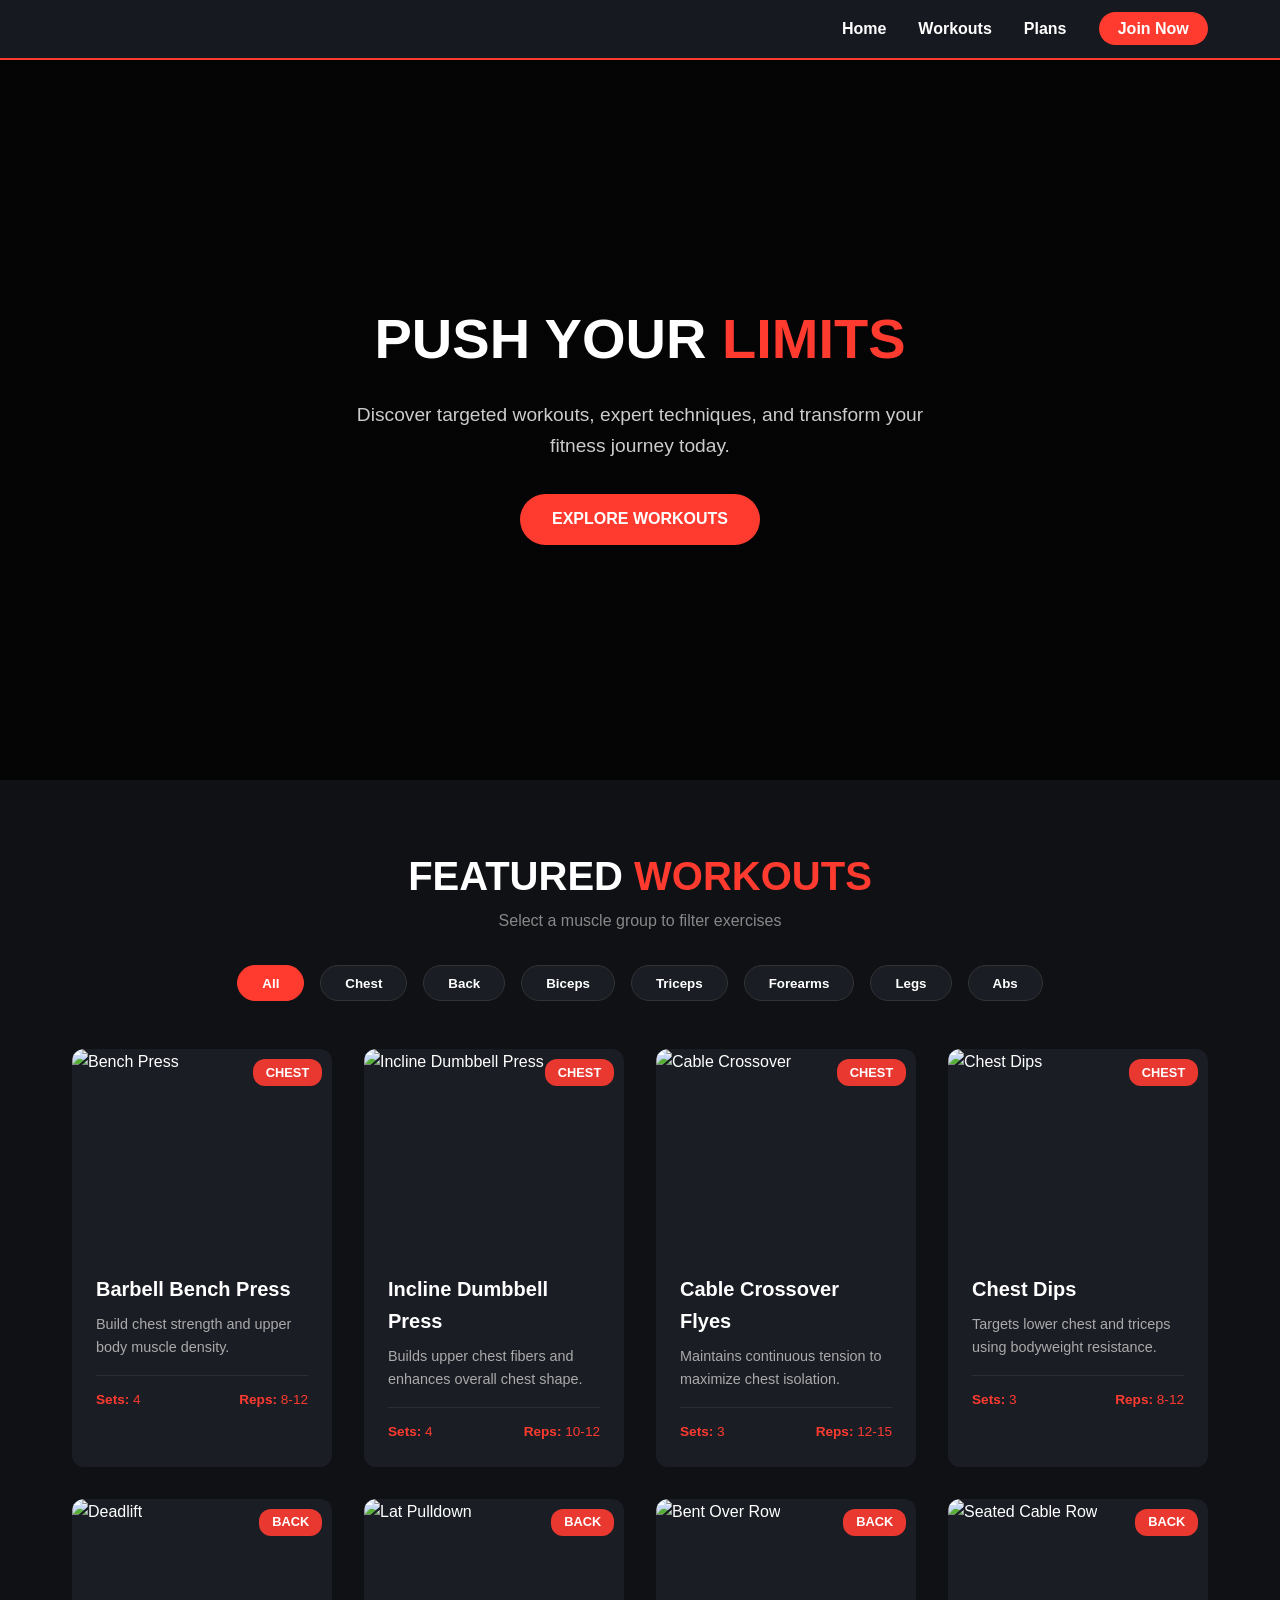
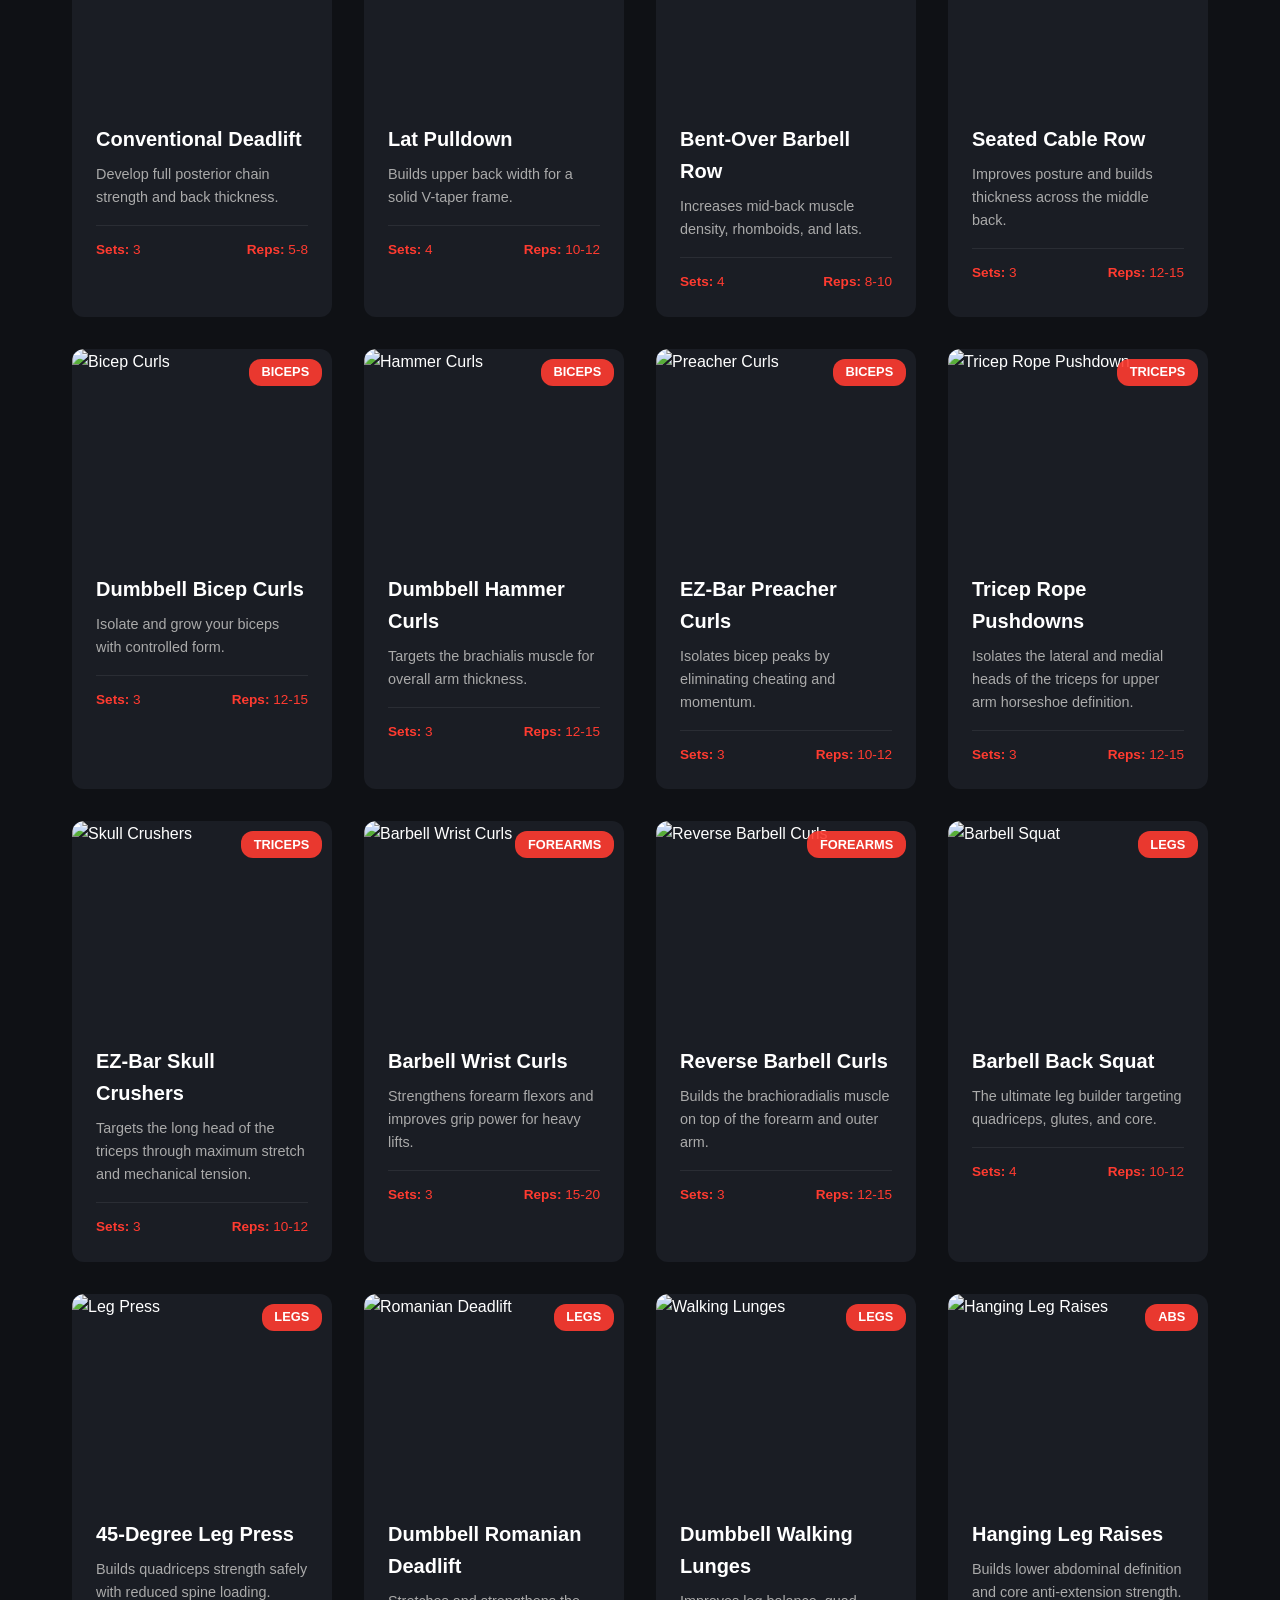
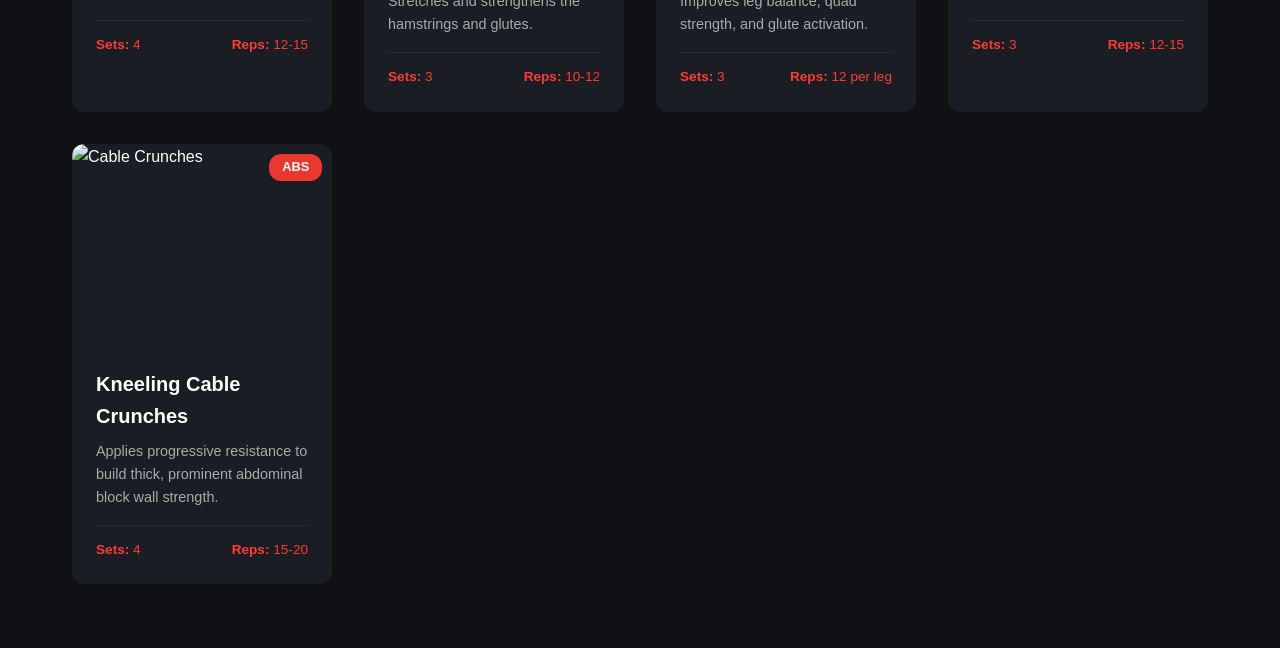
==== index.html @ 0df239d4 "Rename index1.html to index.html" ====
<!DOCTYPE html>
<html lang="en">
<head>
    <meta charset="UTF-8">
    <meta name="viewport" content="width=device-width, initial-scale=1.0">
    <title>PULSE FIT | Gym & Workout Hub</title>
    <link rel="stylesheet" href="index1.css">
</head>
<body>

    <!-- Navigation -->
    <header>
        <nav class="navbar">
            <ul class="nav-links"> 
                <li><a href="#home">Home</a></li>
                <li><a href="#workouts">Workouts</a></li>
                <li><a href="#plans">Plans</a></li>
                <li><a href="#contact" class="btn-nav">Join Now</a></li>
            </ul>
        </nav>
    </header>

    <!-- Hero Section -->
    <section id="home" class="hero">
        <div class="hero-content">
            <h1>PUSH YOUR <span>LIMITS</span></h1>
            <p>Discover targeted workouts, expert techniques, and transform your fitness journey today.</p>
            <a href="#workouts" class="btn-primary">Explore Workouts</a>
        </div>
    </section>

    <!-- Workouts Section -->
    <section id="workouts" class="workouts-section">
        <div class="section-title">
            <h2>FEATURED <span>WORKOUTS</span></h2>
            <p>Select a muscle group to filter exercises</p>
        </div>

        <!-- Filter Buttons -->
        <div class="filter-buttons">
            <button class="filter-btn active" onclick="filterSelection('all')">All</button>
            <button class="filter-btn" onclick="filterSelection('chest')">Chest</button>
            <button class="filter-btn" onclick="filterSelection('back')">Back</button>
            <button class="filter-btn" onclick="filterSelection('biceps')">Biceps</button>
            <button class="filter-btn" onclick="filterSelection('triceps')">Triceps</button>
            <button class="filter-btn" onclick="filterSelection('forearms')">Forearms</button>
            <button class="filter-btn" onclick="filterSelection('legs')">Legs</button>
            <button class="filter-btn" onclick="filterSelection('abs')">Abs</button>
        </div>

        <!-- Workout Cards Grid -->
        <div class="workout-grid">
            
            <!-- ================= CHEST WORKOUTS ================= -->
            <div class="workout-card chest">
                <div class="card-image">
                    <img src="C:\Users\Hemanth\OneDrive\Desktop\gym pics web\benchpress.webp" alt="Bench Press">
                    <span class="badge">Chest</span>
                </div>
                <div class="card-content">
                    <h3>Barbell Bench Press</h3>
                    <p>Build chest strength and upper body muscle density.</p>
                    <div class="workout-meta">
                        <span><strong>Sets:</strong> 4</span>
                        <span><strong>Reps:</strong> 8-12</span>
                    </div>
                </div>
            </div>

            <div class="workout-card chest">
                <div class="card-image">
                    <img src="C:\Users\Hemanth\OneDrive\Desktop\gym pics web\Incline Dumbbell Press"alt="Incline Dumbbell Press">
                    <span class="badge">Chest</span>
                </div>
                <div class="card-content">
                    <h3>Incline Dumbbell Press</h3>
                    <p>Builds upper chest fibers and enhances overall chest shape.</p>
                    <div class="workout-meta">
                        <span><strong>Sets:</strong> 4</span>
                        <span><strong>Reps:</strong> 10-12</span>
                    </div>
                </div>
            </div>

            <div class="workout-card chest">
                <div class="card-image">
                    <img src="C:\Users\Hemanth\OneDrive\Desktop\gym pics web\cable cross over1.jpg" alt="Cable Crossover">
                    <span class="badge">Chest</span>
                </div>
                <div class="card-content">
                    <h3>Cable Crossover Flyes</h3>
                    <p>Maintains continuous tension to maximize chest isolation.</p>
                    <div class="workout-meta">
                        <span><strong>Sets:</strong> 3</span>
                        <span><strong>Reps:</strong> 12-15</span>
                    </div>
                </div>
            </div>

            <div class="workout-card chest">
                <div class="card-image">
                    <img src="C:\Users\Hemanth\OneDrive\Desktop\gym pics web\dips" alt="Chest Dips">
                    <span class="badge">Chest</span>
                </div>
                <div class="card-content">
                    <h3>Chest Dips</h3>
                    <p>Targets lower chest and triceps using bodyweight resistance.</p>
                    <div class="workout-meta">
                        <span><strong>Sets:</strong> 3</span>
                        <span><strong>Reps:</strong> 8-12</span>
                    </div>
                </div>
            </div>

            <!-- ================= BACK WORKOUTS ================= -->
            <div class="workout-card back">
                <div class="card-image">
                    <img src="C:\Users\Hemanth\OneDrive\Desktop\gym pics web\deadlift.webp" alt="Deadlift">
                    <span class="badge">Back</span>
                </div>
                <div class="card-content">
                    <h3>Conventional Deadlift</h3>
                    <p>Develop full posterior chain strength and back thickness.</p>
                    <div class="workout-meta">
                        <span><strong>Sets:</strong> 3</span>
                        <span><strong>Reps:</strong> 5-8</span>
                    </div>
                </div>
            </div>

            <div class="workout-card back">
                <div class="card-image">
                    <img src="C:\Users\Hemanth\OneDrive\Desktop\gym pics web\lats.webp" alt="Lat Pulldown">
                    <span class="badge">Back</span>
                </div>
                <div class="card-content">
                    <h3>Lat Pulldown</h3>
                    <p>Builds upper back width for a solid V-taper frame.</p>
                    <div class="workout-meta">
                        <span><strong>Sets:</strong> 4</span>
                        <span><strong>Reps:</strong> 10-12</span>
                    </div>
                </div>
            </div>

            <div class="workout-card back">
                <div class="card-image">
                    <img src="C:\Users\Hemanth\OneDrive\Desktop\gym pics web\rows.webp" alt="Bent Over Row">
                    <span class="badge">Back</span>
                </div>
                <div class="card-content">
                    <h3>Bent-Over Barbell Row</h3>
                    <p>Increases mid-back muscle density, rhomboids, and lats.</p>
                    <div class="workout-meta">
                        <span><strong>Sets:</strong> 4</span>
                        <span><strong>Reps:</strong> 8-10</span>
                    </div>
                </div>
            </div>

            <div class="workout-card back">
                <div class="card-image">
                    <img src="C:\Users\Hemanth\OneDrive\Desktop\gym pics web\Seated_Row_500x.webp" alt="Seated Cable Row">
                    <span class="badge">Back</span>
                </div>
                <div class="card-content">
                    <h3>Seated Cable Row</h3>
                    <p>Improves posture and builds thickness across the middle back.</p>
                    <div class="workout-meta">
                        <span><strong>Sets:</strong> 3</span>
                        <span><strong>Reps:</strong> 12-15</span>
                    </div>
                </div>
            </div>

            <!-- ================= BICEPS WORKOUTS ================= -->
            <div class="workout-card biceps arms">
                <div class="card-image">
                    <img src="C:\Users\Hemanth\OneDrive\Desktop\gym pics web\bizepscurls.webp" alt="Bicep Curls">
                    <span class="badge">Biceps</span>
                </div>
                <div class="card-content">
                    <h3>Dumbbell Bicep Curls</h3>
                    <p>Isolate and grow your biceps with controlled form.</p>
                    <div class="workout-meta">
                        <span><strong>Sets:</strong> 3</span>
                        <span><strong>Reps:</strong> 12-15</span>
                    </div>
                </div>
            </div>

            <div class="workout-card biceps arms">
                <div class="card-image">
                    <img src="C:\Users\Hemanth\OneDrive\Desktop\gym pics web\hammer curls" alt="Hammer Curls">
                    <span class="badge">Biceps</span>
                </div>
                <div class="card-content">
                    <h3>Dumbbell Hammer Curls</h3>
                    <p>Targets the brachialis muscle for overall arm thickness.</p>
                    <div class="workout-meta">
                        <span><strong>Sets:</strong> 3</span>
                        <span><strong>Reps:</strong> 12-15</span>
                    </div>
                </div>
            </div>

            <div class="workout-card biceps arms">
                <div class="card-image">
                    <img src="C:\Users\Hemanth\OneDrive\Desktop\gym pics web\lever-preacher-curl.webp" alt="Preacher Curls">
                    <span class="badge">Biceps</span>
                </div>
                <div class="card-content">
                    <h3>EZ-Bar Preacher Curls</h3>
                    <p>Isolates bicep peaks by eliminating cheating and momentum.</p>
                    <div class="workout-meta">
                        <span><strong>Sets:</strong> 3</span>
                        <span><strong>Reps:</strong> 10-12</span>
                    </div>
                </div>
            </div>

            <!-- ================= TRICEPS WORKOUTS ================= -->
            <div class="workout-card triceps arms">
                <div class="card-image">
                    <img src="C:\Users\Hemanth\OneDrive\Desktop\gym pics web\triceps.webp"alt="Tricep Rope Pushdown">
                    <span class="badge">Triceps</span>
                </div>
                <div class="card-content">
                    <h3>Tricep Rope Pushdowns</h3>
                    <p>Isolates the lateral and medial heads of the triceps for upper arm horseshoe definition.</p>
                    <div class="workout-meta">
                        <span><strong>Sets:</strong> 3</span>
                        <span><strong>Reps:</strong> 12-15</span>
                    </div>
                </div>
            </div>

            <div class="workout-card triceps arms">
                <div class="card-image">
                    <img src="C:\Users\Hemanth\OneDrive\Desktop\gym pics web\skull" alt="Skull Crushers">
                    <span class="badge">Triceps</span>
                </div>
                <div class="card-content">
                    <h3>EZ-Bar Skull Crushers</h3>
                    <p>Targets the long head of the triceps through maximum stretch and mechanical tension.</p>
                    <div class="workout-meta">
                        <span><strong>Sets:</strong> 3</span>
                        <span><strong>Reps:</strong> 10-12</span>
                    </div>
                </div>
            </div>

            <!-- ================= FOREARMS WORKOUTS ================= -->
            <div class="workout-card forearms arms">
                <div class="card-image">
                    <img src="C:\Users\Hemanth\OneDrive\Desktop\gym pics web\4arms" alt="Barbell Wrist Curls">
                    <span class="badge">Forearms</span>
                </div>
                <div class="card-content">
                    <h3>Barbell Wrist Curls</h3>
                    <p>Strengthens forearm flexors and improves grip power for heavy lifts.</p>
                    <div class="workout-meta">
                        <span><strong>Sets:</strong> 3</span>
                        <span><strong>Reps:</strong> 15-20</span>
                    </div>
                </div>
            </div>

            <div class="workout-card forearms arms">
                <div class="card-image">
                    <img src="C:\Users\Hemanth\OneDrive\Desktop\gym pics web\r curls"alt="Reverse Barbell Curls">
                    <span class="badge">Forearms</span>
                </div>
                <div class="card-content">
                    <h3>Reverse Barbell Curls</h3>
                    <p>Builds the brachioradialis muscle on top of the forearm and outer arm.</p>
                    <div class="workout-meta">
                        <span><strong>Sets:</strong> 3</span>
                        <span><strong>Reps:</strong> 12-15</span>
                    </div>
                </div>
            </div>

            <!-- ================= LEGS WORKOUTS ================= -->
            <div class="workout-card legs">
                <div class="card-image">
                    <img src="C:\Users\Hemanth\OneDrive\Desktop\gym pics web\barble squart.webp" alt="Barbell Squat">
                    <span class="badge">Legs</span>
                </div>
                <div class="card-content">
                    <h3>Barbell Back Squat</h3>
                    <p>The ultimate leg builder targeting quadriceps, glutes, and core.</p>
                    <div class="workout-meta">
                        <span><strong>Sets:</strong> 4</span>
                        <span><strong>Reps:</strong> 10-12</span>
                    </div>
                </div>
            </div>

            <div class="workout-card legs">
                <div class="card-image">
                    <img src="C:\Users\Hemanth\OneDrive\Desktop\gym pics web\sled-45-leg-press.webp" alt="Leg Press">
                    <span class="badge">Legs</span>
                </div>
                <div class="card-content">
                    <h3>45-Degree Leg Press</h3>
                    <p>Builds quadriceps strength safely with reduced spine loading.</p>
                    <div class="workout-meta">
                        <span><strong>Sets:</strong> 4</span>
                        <span><strong>Reps:</strong> 12-15</span>
                    </div>
                </div>
            </div>

            <div class="workout-card legs">
                <div class="card-image">
                    <img src="C:\Users\Hemanth\OneDrive\Desktop\gym pics web\hamstrings" alt="Romanian Deadlift">
                    <span class="badge">Legs</span>
                </div>
                <div class="card-content">
                    <h3>Dumbbell Romanian Deadlift</h3>
                    <p>Stretches and strengthens the hamstrings and glutes.</p>
                    <div class="workout-meta">
                        <span><strong>Sets:</strong> 3</span>
                        <span><strong>Reps:</strong> 10-12</span>
                    </div>
                </div>
            </div>

            <div class="workout-card legs">
                <div class="card-image">
                    <img src="C:\Users\Hemanth\OneDrive\Desktop\gym pics web\Lunges" alt="Walking Lunges">
                    <span class="badge">Legs</span>
                </div>
                <div class="card-content">
                    <h3>Dumbbell Walking Lunges</h3>
                    <p>Improves leg balance, quad strength, and glute activation.</p>
                    <div class="workout-meta">
                        <span><strong>Sets:</strong> 3</span>
                        <span><strong>Reps:</strong> 12 per leg</span>
                    </div>
                </div>
            </div>

            <!-- ================= ABS / CORE WORKOUTS ================= -->
            <div class="workout-card abs">
                <div class="card-image">
                    <img src="C:\Users\Hemanth\OneDrive\Desktop\gym pics web\abs" alt="Hanging Leg Raises">
                    <span class="badge">Abs</span>
                </div>
                <div class="card-content">
                    <h3>Hanging Leg Raises</h3>
                    <p>Builds lower abdominal definition and core anti-extension strength.</p>
                    <div class="workout-meta">
                        <span><strong>Sets:</strong> 3</span>
                        <span><strong>Reps:</strong> 12-15</span>
                    </div>
                </div>
            </div>

            <div class="workout-card abs">
                <div class="card-image">
                    <img src="C:\Users\Hemanth\OneDrive\Desktop\gym pics web\kabelzugcrunches.webp"alt="Cable Crunches">
                    <span class="badge">Abs</span>
                </div>
                <div class="card-content">
                    <h3>Kneeling Cable Crunches</h3>
                    <p>Applies progressive resistance to build thick, prominent abdominal block wall strength.</p>
                    <div class="workout-meta">
                        <span><strong>Sets:</strong> 4</span>
                        <span><strong>Reps:</strong> 15-20</span>
                    </div>
                </div>
            </div>

        </div>
    </section>

    <!-- Interactive Filter Script -->
    <script>
        function filterSelection(category) {
            let cards = document.getElementsByClassName("workout-card");
            let buttons = document.getElementsByClassName("filter-btn");

            // Update active button state
            for (let btn of buttons) {
                btn.classList.remove("active");
            }
            event.currentTarget.classList.add("active");

            // Show or hide cards based on category
            for (let card of cards) {
                if (category === "all" || card.classList.contains(category)) {
                    card.style.display = "block";
                } else {
                    card.style.display = "none";
                }
            }
        }
    </script>

</body>
</html>
---- index1.css ----
/* Reset & Base Styles */
* {
    margin: 0;
    padding: 0;
    box-sizing: border-box;
    font-family: 'Segoe UI', Tahoma, Geneva, Verdana, sans-serif;
}

body {
    background-color: #0f1115;
    color: #ffffff;
    line-height: 1.6;
}

/* Navigation Bar */
header {
    background-color: #161920;
    position: sticky;
    top: 0;
    z-index: 1000;
    border-bottom: 2px solid #ff3b30;
}

.navbar {
    display: flex;
    justify-content: flex-end; /* Right-aligns navbar elements since logo section was removed in HTML */
    align-items: center;
    max-width: 1200px;
    margin: 0 auto;
    padding: 1rem 2rem;
}

.nav-links {
    display: flex;
    list-style: none;
    align-items: center;
    gap: 2rem;
}

.nav-links a {
    color: #ffffff;
    text-decoration: none;
    font-weight: 600;
    transition: color 0.3s ease;
}

.nav-links a:hover {
    color: #ff3b30;
}

.btn-nav {
    background: #ff3b30;
    padding: 0.5rem 1.2rem;
    border-radius: 20px;
    transition: background-color 0.3s ease !important;
}

.btn-nav:hover {
    background: #e03126;
    color: #ffffff !important;
}

/* Hero Section */
.hero {
    height: 80vh;
    background: linear-gradient(rgba(0, 0, 0, 0.75), rgba(0, 0, 0, 0.75)),
                url('https://images.unsplash.com/photo-1517838277536-f5f99be501cd?auto=format&fit=crop&w=1500&q=80') center/cover no-repeat;
    display: flex;
    align-items: center;
    justify-content: center;
    text-align: center;
    padding: 0 1rem;
}

.hero-content h1 {
    font-size: 3.5rem;
    margin-bottom: 1rem;
    text-transform: uppercase;
}

.hero-content h1 span {
    color: #ff3b30;
}

.hero-content p {
    font-size: 1.2rem;
    max-width: 600px;
    margin: 0 auto 2rem;
    color: #cccccc;
}

.btn-primary {
    display: inline-block;
    background-color: #ff3b30;
    color: #ffffff;
    padding: 0.8rem 2rem;
    border-radius: 30px;
    text-decoration: none;
    font-weight: 700;
    text-transform: uppercase;
    transition: transform 0.3s ease, background-color 0.3s ease;
}

.btn-primary:hover {
    background-color: #e03126;
    transform: translateY(-3px);
}

/* Workouts Section */
.workouts-section {
    max-width: 1200px;
    margin: 4rem auto;
    padding: 0 2rem;
}

.section-title {
    text-align: center;
    margin-bottom: 2rem;
}

.section-title h2 {
    font-size: 2.5rem;
    text-transform: uppercase;
}

.section-title h2 span {
    color: #ff3b30;
}

.section-title p {
    color: #888888;
}

/* Interactive Filter Buttons */
.filter-buttons {
    display: flex;
    justify-content: center;
    gap: 1rem;
    margin-bottom: 3rem;
    flex-wrap: wrap;
}

.filter-btn {
    background-color: #1a1d24;
    color: #ffffff;
    border: 1px solid #333333;
    padding: 0.6rem 1.5rem;
    border-radius: 20px;
    cursor: pointer;
    font-weight: 600;
    transition: all 0.3s ease;
}

.filter-btn:hover, .filter-btn.active {
    background-color: #ff3b30;
    border-color: #ff3b30;
}

/* Workout Cards Grid */
.workout-grid {
    display: grid;
    grid-template-columns: repeat(auto-fit, minmax(260px, 1fr));
    gap: 2rem;
}

.workout-card {
    background-color: #1a1d24;
    border-radius: 12px;
    overflow: hidden;
    transition: transform 0.3s ease, box-shadow 0.3s ease;
    animation: fadeIn 0.4s ease-in-out;
}

.workout-card:hover {
    transform: translateY(-8px);
    box-shadow: 0 10px 20px rgba(255, 59, 48, 0.2);
}

.card-image {
    position: relative;
    height: 200px;
    overflow: hidden;
}

.card-image img {
    width: 100%;
    height: 100%;
    object-fit: cover;
    transition: transform 0.5s ease;
}

.workout-card:hover .card-image img {
    transform: scale(1.08);
}

.badge {
    position: absolute;
    top: 10px;
    right: 10px;
    background-color: rgba(255, 59, 48, 0.9);
    padding: 0.2rem 0.8rem;
    border-radius: 12px;
    font-size: 0.8rem;
    font-weight: 700;
    text-transform: uppercase;
}

.card-content {
    padding: 1.5rem;
}

.card-content h3 {
    margin-bottom: 0.5rem;
    font-size: 1.25rem;
}

.card-content p {
    color: #aaaaaa;
    font-size: 0.9rem;
    margin-bottom: 1rem;
}

.workout-meta {
    display: flex;
    justify-content: space-between;
    border-top: 1px solid #2a2d34;
    padding-top: 0.8rem;
    font-size: 0.85rem;
    color: #ff3b30;
}

/* Smooth Card Fade-In Keyframe */
@keyframes fadeIn {
    from {
        opacity: 0;
        transform: translateY(12px);
    }
    to {
        opacity: 1;
        transform: translateY(0);
    }
}
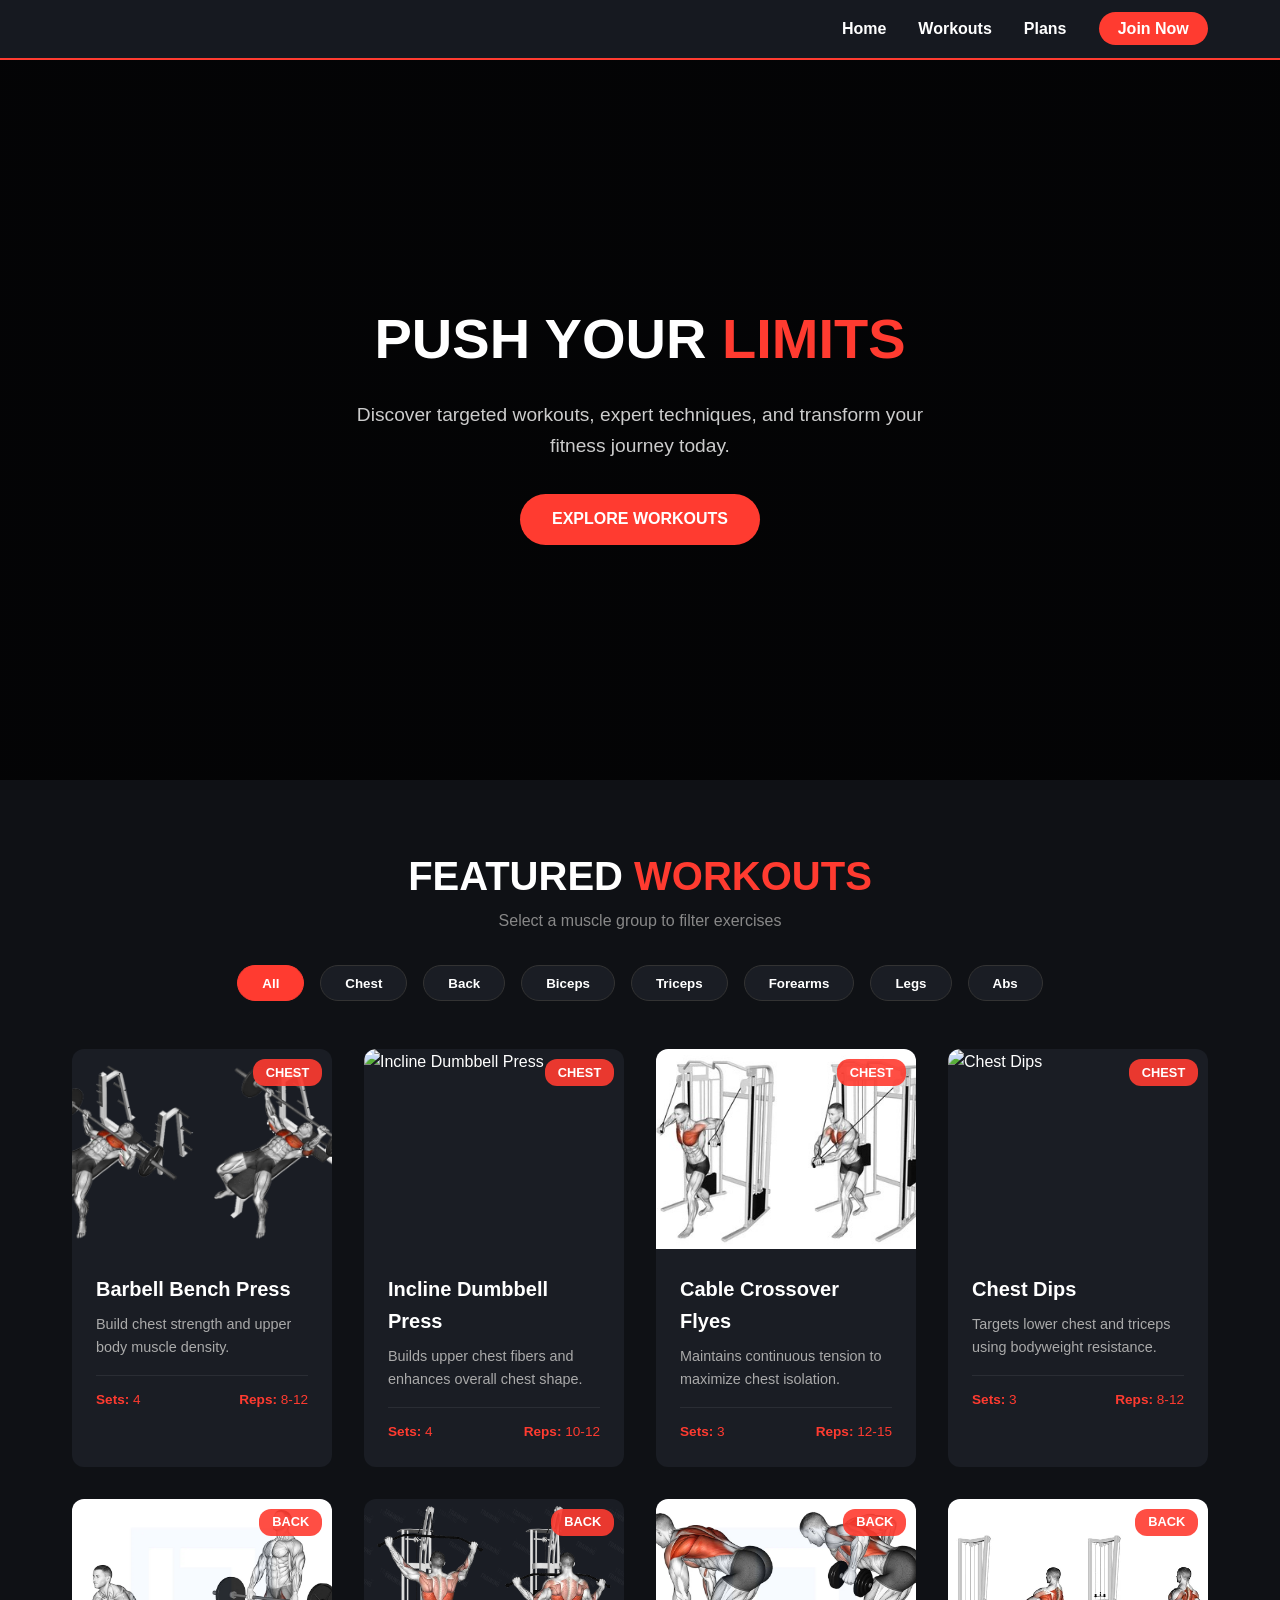
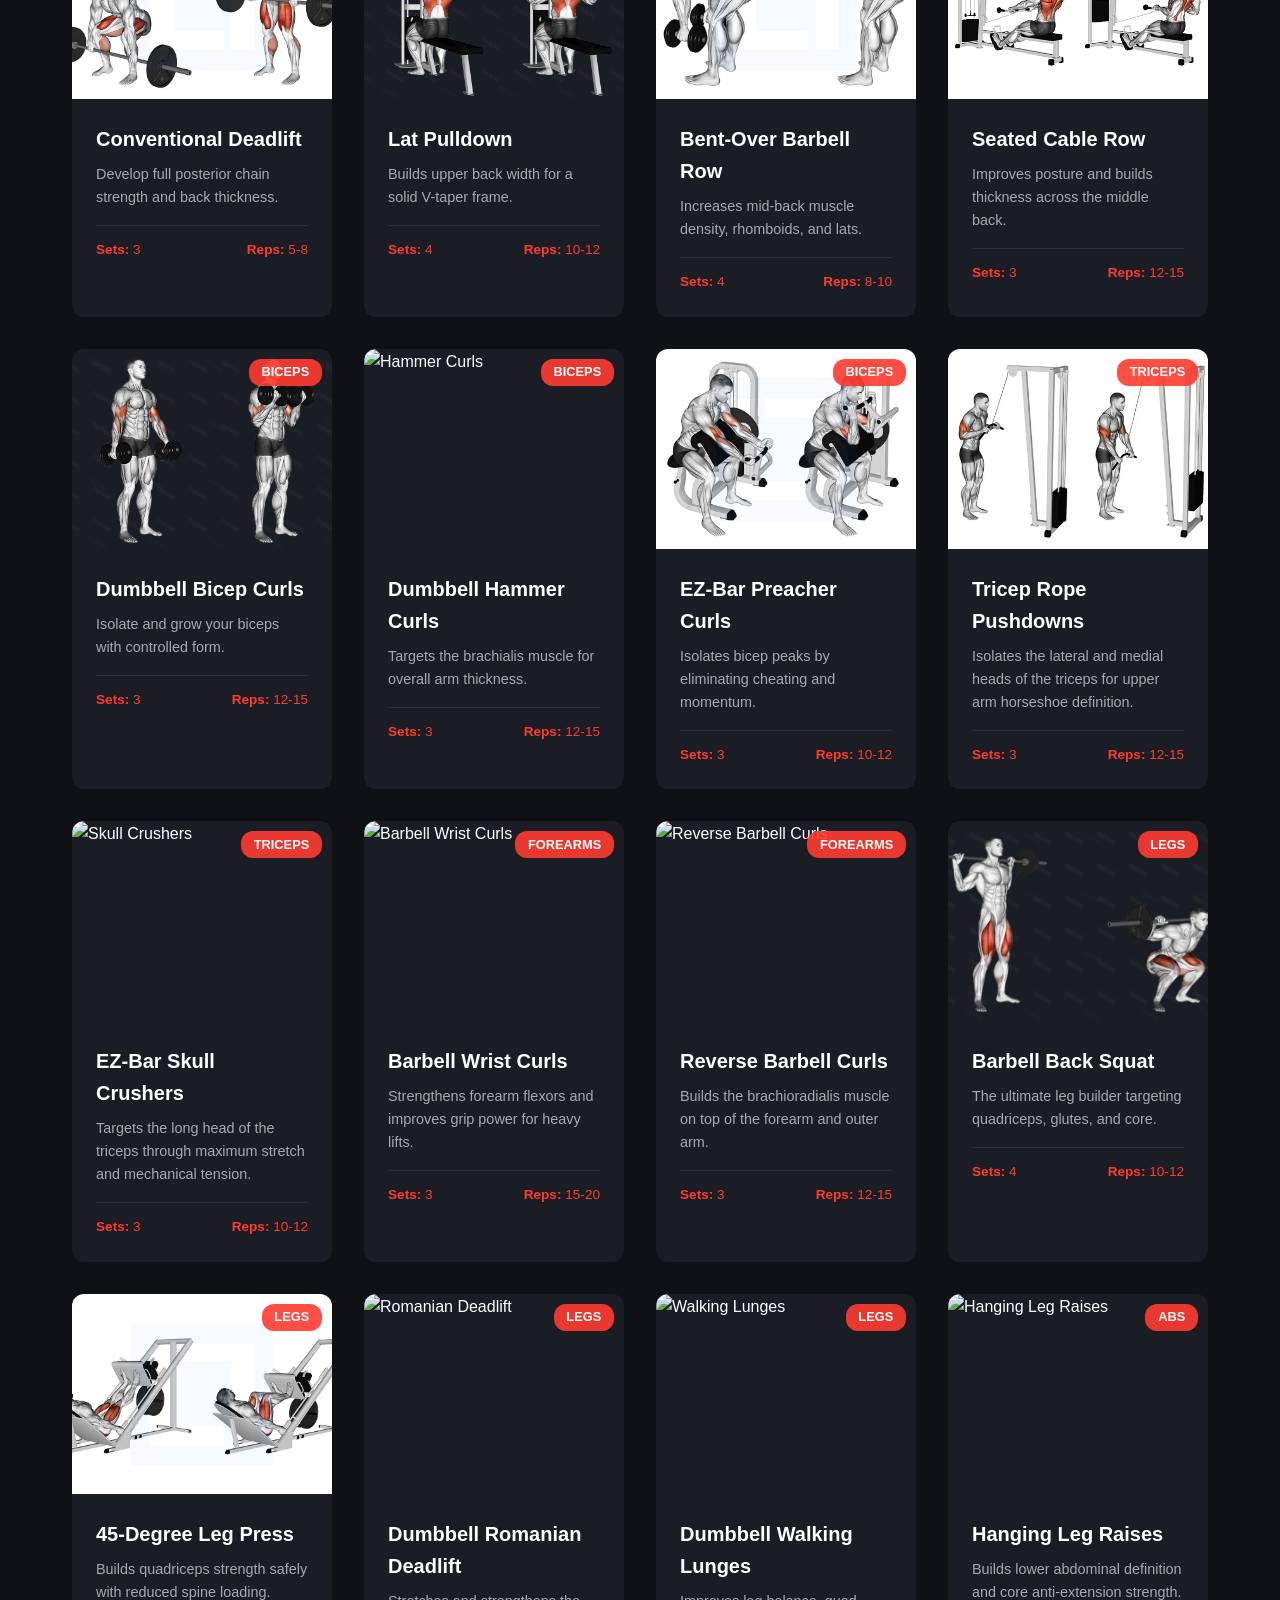
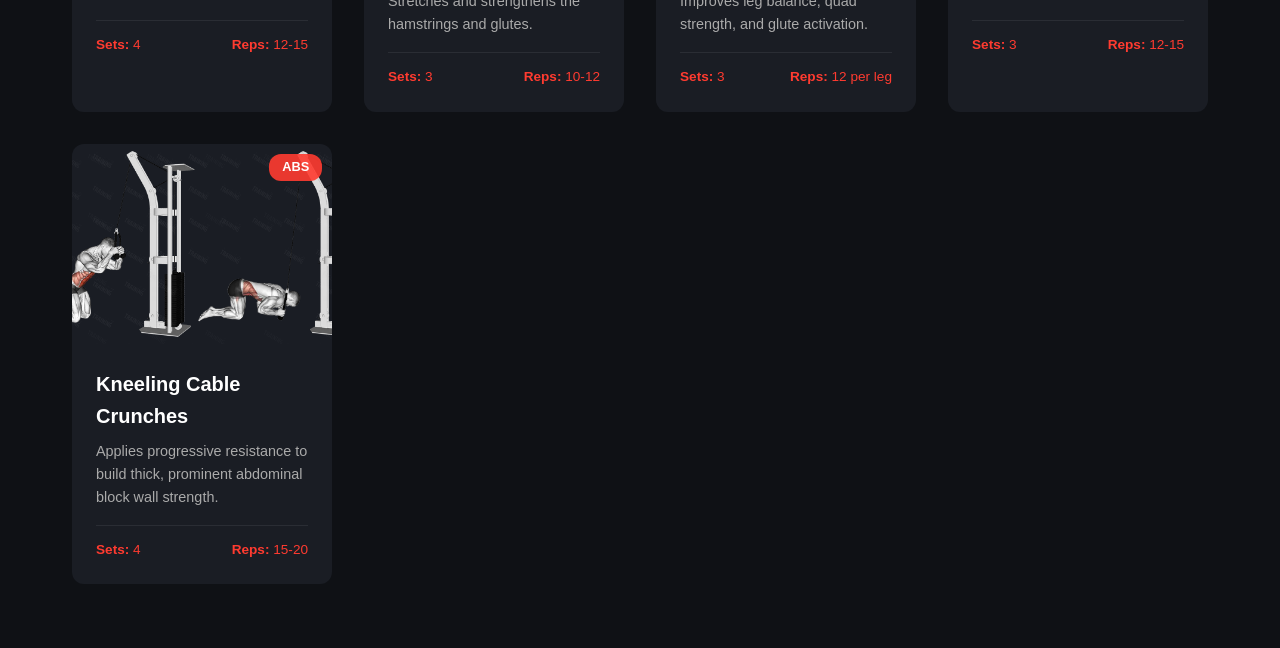
==== commit 4dfd38f9: "Update greeting from 'Hello' to 'Goodbye'" ====
--- a/index.html
+++ b/index.html
@@ -54,7 +54,7 @@
             <!-- ================= CHEST WORKOUTS ================= -->
             <div class="workout-card chest">
                 <div class="card-image">
-                    <img src="C:\Users\Hemanth\OneDrive\Desktop\gym pics web\benchpress.webp" alt="Bench Press">
+                    <img src="gym-pics-web/benchpress.webp" alt="Bench Press">
                     <span class="badge">Chest</span>
                 </div>
                 <div class="card-content">
@@ -69,7 +69,7 @@
 
             <div class="workout-card chest">
                 <div class="card-image">
-                    <img src="C:\Users\Hemanth\OneDrive\Desktop\gym pics web\Incline Dumbbell Press"alt="Incline Dumbbell Press">
+                    <img src="gym-pics-web/Incline Dumbbell Press.webp" alt="Incline Dumbbell Press">
                     <span class="badge">Chest</span>
                 </div>
                 <div class="card-content">
@@ -84,7 +84,7 @@
 
             <div class="workout-card chest">
                 <div class="card-image">
-                    <img src="C:\Users\Hemanth\OneDrive\Desktop\gym pics web\cable cross over1.jpg" alt="Cable Crossover">
+                    <img src="gym-pics-web/cable cross over1.jpg" alt="Cable Crossover">
                     <span class="badge">Chest</span>
                 </div>
                 <div class="card-content">
@@ -99,7 +99,7 @@
 
             <div class="workout-card chest">
                 <div class="card-image">
-                    <img src="C:\Users\Hemanth\OneDrive\Desktop\gym pics web\dips" alt="Chest Dips">
+                    <img src="gym-pics-web/dips.webp" alt="Chest Dips">
                     <span class="badge">Chest</span>
                 </div>
                 <div class="card-content">
@@ -115,7 +115,7 @@
             <!-- ================= BACK WORKOUTS ================= -->
             <div class="workout-card back">
                 <div class="card-image">
-                    <img src="C:\Users\Hemanth\OneDrive\Desktop\gym pics web\deadlift.webp" alt="Deadlift">
+                    <img src="gym-pics-web/deadlift.webp" alt="Deadlift">
                     <span class="badge">Back</span>
                 </div>
                 <div class="card-content">
@@ -130,7 +130,7 @@
 
             <div class="workout-card back">
                 <div class="card-image">
-                    <img src="C:\Users\Hemanth\OneDrive\Desktop\gym pics web\lats.webp" alt="Lat Pulldown">
+                    <img src="gym-pics-web/lats.webp" alt="Lat Pulldown">
                     <span class="badge">Back</span>
                 </div>
                 <div class="card-content">
@@ -145,7 +145,7 @@
 
             <div class="workout-card back">
                 <div class="card-image">
-                    <img src="C:\Users\Hemanth\OneDrive\Desktop\gym pics web\rows.webp" alt="Bent Over Row">
+                    <img src="gym-pics-web/rows.webp" alt="Bent Over Row">
                     <span class="badge">Back</span>
                 </div>
                 <div class="card-content">
@@ -160,7 +160,7 @@
 
             <div class="workout-card back">
                 <div class="card-image">
-                    <img src="C:\Users\Hemanth\OneDrive\Desktop\gym pics web\Seated_Row_500x.webp" alt="Seated Cable Row">
+                    <img src="gym-pics-web/Seated_Row_500x.webp" alt="Seated Cable Row">
                     <span class="badge">Back</span>
                 </div>
                 <div class="card-content">
@@ -176,7 +176,7 @@
             <!-- ================= BICEPS WORKOUTS ================= -->
             <div class="workout-card biceps arms">
                 <div class="card-image">
-                    <img src="C:\Users\Hemanth\OneDrive\Desktop\gym pics web\bizepscurls.webp" alt="Bicep Curls">
+                    <img src="gym-pics-web/bizepscurls.webp" alt="Bicep Curls">
                     <span class="badge">Biceps</span>
                 </div>
                 <div class="card-content">
@@ -191,7 +191,7 @@
 
             <div class="workout-card biceps arms">
                 <div class="card-image">
-                    <img src="C:\Users\Hemanth\OneDrive\Desktop\gym pics web\hammer curls" alt="Hammer Curls">
+                    <img src="gym-pics-web/hammer curls.webp" alt="Hammer Curls">
                     <span class="badge">Biceps</span>
                 </div>
                 <div class="card-content">
@@ -206,7 +206,7 @@
 
             <div class="workout-card biceps arms">
                 <div class="card-image">
-                    <img src="C:\Users\Hemanth\OneDrive\Desktop\gym pics web\lever-preacher-curl.webp" alt="Preacher Curls">
+                    <img src="gym-pics-web/lever-preacher-curl.webp" alt="Preacher Curls">
                     <span class="badge">Biceps</span>
                 </div>
                 <div class="card-content">
@@ -222,7 +222,7 @@
             <!-- ================= TRICEPS WORKOUTS ================= -->
             <div class="workout-card triceps arms">
                 <div class="card-image">
-                    <img src="C:\Users\Hemanth\OneDrive\Desktop\gym pics web\triceps.webp"alt="Tricep Rope Pushdown">
+                    <img src="gym-pics-web/triceps.webp" alt="Tricep Rope Pushdown">
                     <span class="badge">Triceps</span>
                 </div>
                 <div class="card-content">
@@ -237,7 +237,7 @@
 
             <div class="workout-card triceps arms">
                 <div class="card-image">
-                    <img src="C:\Users\Hemanth\OneDrive\Desktop\gym pics web\skull" alt="Skull Crushers">
+                    <img src="gym-pics-web/skull.webp" alt="Skull Crushers">
                     <span class="badge">Triceps</span>
                 </div>
                 <div class="card-content">
@@ -253,7 +253,7 @@
             <!-- ================= FOREARMS WORKOUTS ================= -->
             <div class="workout-card forearms arms">
                 <div class="card-image">
-                    <img src="C:\Users\Hemanth\OneDrive\Desktop\gym pics web\4arms" alt="Barbell Wrist Curls">
+                    <img src="gym-pics-web/4arms.webp" alt="Barbell Wrist Curls">
                     <span class="badge">Forearms</span>
                 </div>
                 <div class="card-content">
@@ -268,7 +268,7 @@
 
             <div class="workout-card forearms arms">
                 <div class="card-image">
-                    <img src="C:\Users\Hemanth\OneDrive\Desktop\gym pics web\r curls"alt="Reverse Barbell Curls">
+                    <img src="gym-pics-web/r curls.webp" alt="Reverse Barbell Curls">
                     <span class="badge">Forearms</span>
                 </div>
                 <div class="card-content">
@@ -284,7 +284,7 @@
             <!-- ================= LEGS WORKOUTS ================= -->
             <div class="workout-card legs">
                 <div class="card-image">
-                    <img src="C:\Users\Hemanth\OneDrive\Desktop\gym pics web\barble squart.webp" alt="Barbell Squat">
+                    <img src="gym-pics-web/barble squart.webp" alt="Barbell Squat">
                     <span class="badge">Legs</span>
                 </div>
                 <div class="card-content">
@@ -299,7 +299,7 @@
 
             <div class="workout-card legs">
                 <div class="card-image">
-                    <img src="C:\Users\Hemanth\OneDrive\Desktop\gym pics web\sled-45-leg-press.webp" alt="Leg Press">
+                    <img src="gym-pics-web/sled-45-leg-press.webp" alt="Leg Press">
                     <span class="badge">Legs</span>
                 </div>
                 <div class="card-content">
@@ -314,7 +314,7 @@
 
             <div class="workout-card legs">
                 <div class="card-image">
-                    <img src="C:\Users\Hemanth\OneDrive\Desktop\gym pics web\hamstrings" alt="Romanian Deadlift">
+                    <img src="gym-pics-web/hamstrings.webp" alt="Romanian Deadlift">
                     <span class="badge">Legs</span>
                 </div>
                 <div class="card-content">
@@ -329,7 +329,7 @@
 
             <div class="workout-card legs">
                 <div class="card-image">
-                    <img src="C:\Users\Hemanth\OneDrive\Desktop\gym pics web\Lunges" alt="Walking Lunges">
+                    <img src="gym-pics-web/Lunges.webp" alt="Walking Lunges">
                     <span class="badge">Legs</span>
                 </div>
                 <div class="card-content">
@@ -345,7 +345,7 @@
             <!-- ================= ABS / CORE WORKOUTS ================= -->
             <div class="workout-card abs">
                 <div class="card-image">
-                    <img src="C:\Users\Hemanth\OneDrive\Desktop\gym pics web\abs" alt="Hanging Leg Raises">
+                    <img src="gym-pics-web/abs.webp" alt="Hanging Leg Raises">
                     <span class="badge">Abs</span>
                 </div>
                 <div class="card-content">
@@ -360,7 +360,7 @@
 
             <div class="workout-card abs">
                 <div class="card-image">
-                    <img src="C:\Users\Hemanth\OneDrive\Desktop\gym pics web\kabelzugcrunches.webp"alt="Cable Crunches">
+                    <img src="gym-pics-web/kabelzugcrunches.webp" alt="Cable Crunches">
                     <span class="badge">Abs</span>
                 </div>
                 <div class="card-content">
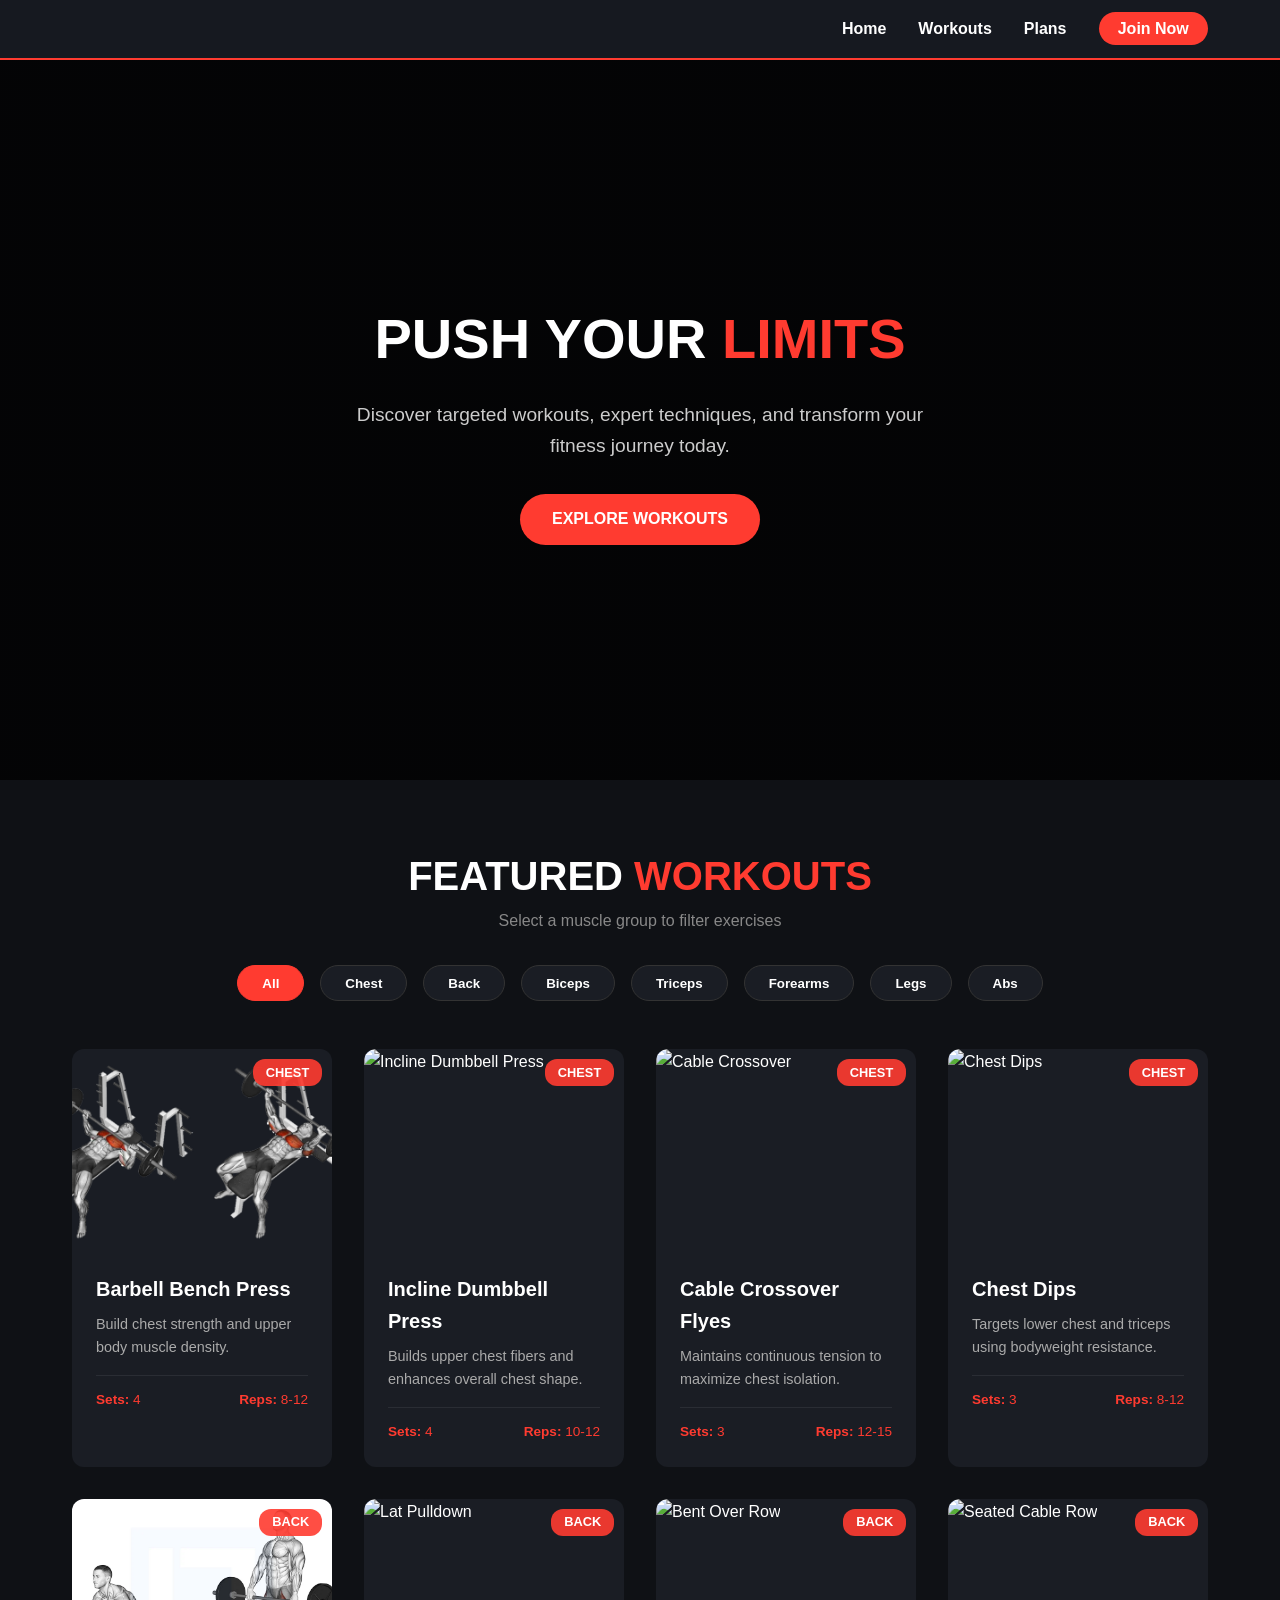
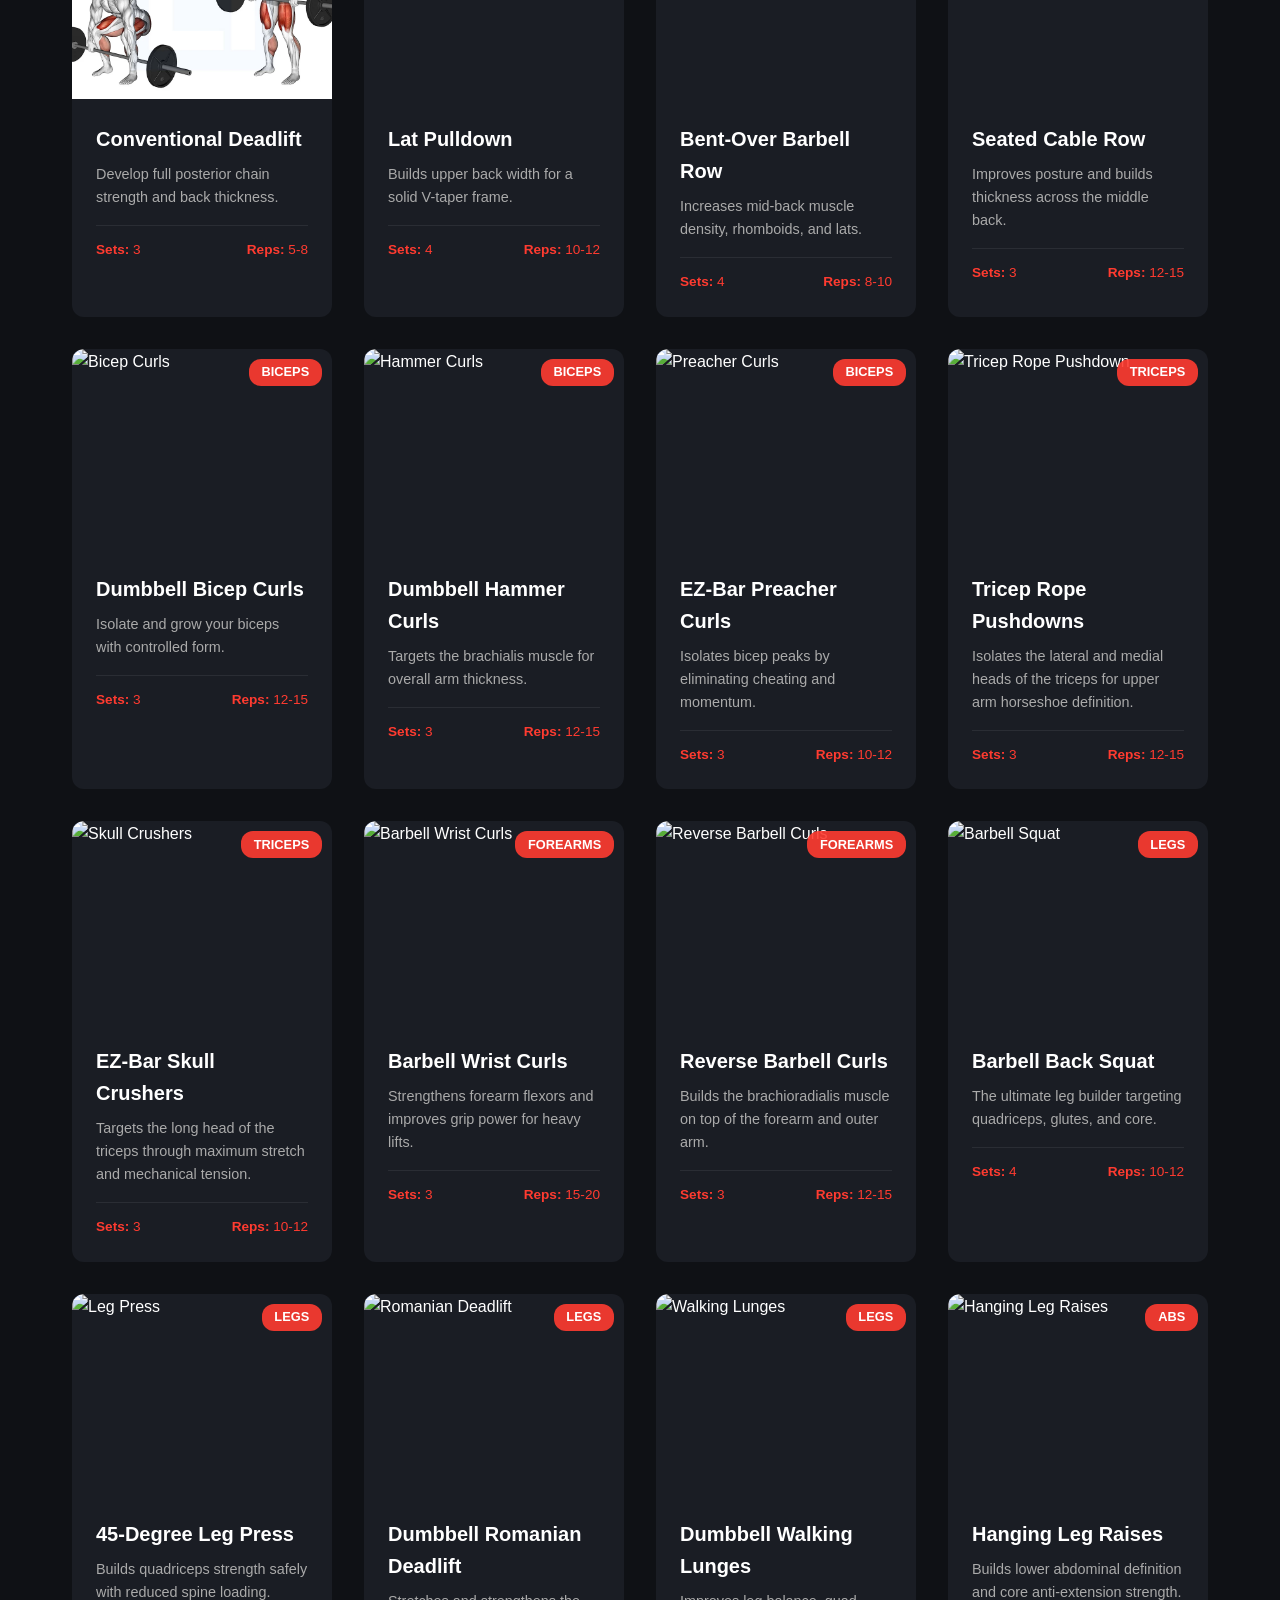
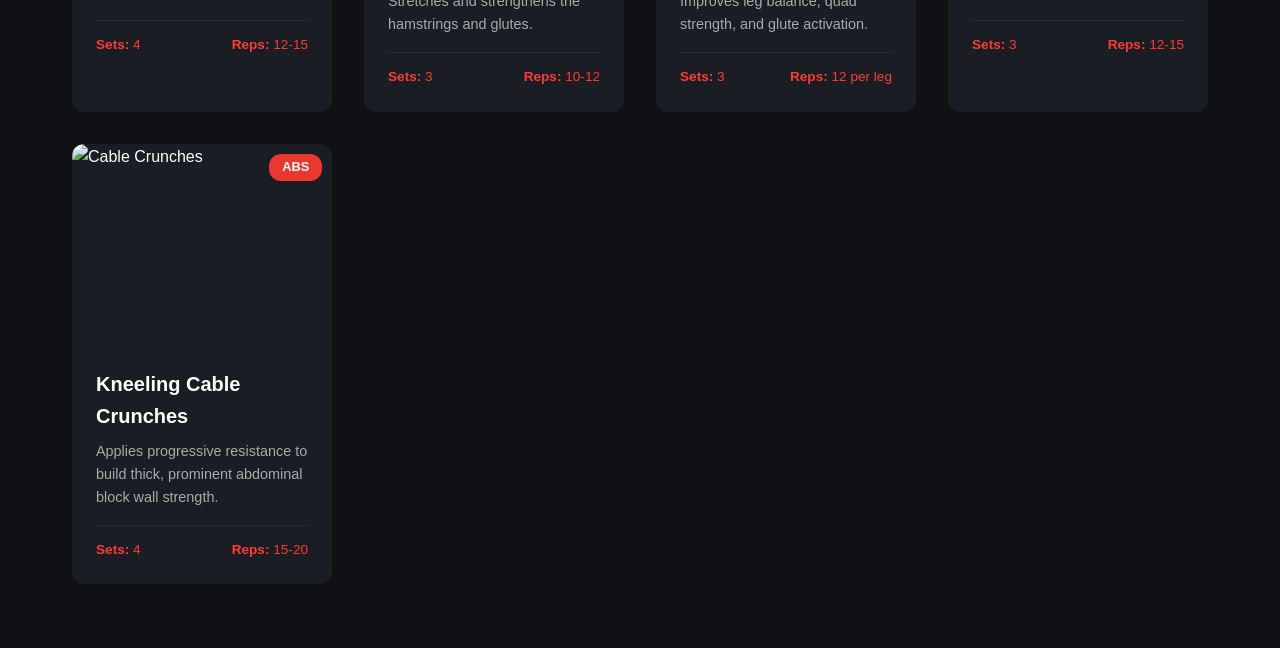
==== commit 0ea2b69c: "Update index.html" ====
--- a/index.html
+++ b/index.html
@@ -69,7 +69,7 @@
 
             <div class="workout-card chest">
                 <div class="card-image">
-                    <img src="gym-pics-web/Incline Dumbbell Press.webp" alt="Incline Dumbbell Press">
+                    <img src="gym-pics-web/incline-dumbbell-press.webp" alt="Incline Dumbbell Press">
                     <span class="badge">Chest</span>
                 </div>
                 <div class="card-content">
@@ -84,7 +84,7 @@
 
             <div class="workout-card chest">
                 <div class="card-image">
-                    <img src="gym-pics-web/cable cross over1.jpg" alt="Cable Crossover">
+                    <img src="gym-pics-web/cable-crossover.jpg" alt="Cable Crossover">
                     <span class="badge">Chest</span>
                 </div>
                 <div class="card-content">
@@ -99,7 +99,7 @@
 
             <div class="workout-card chest">
                 <div class="card-image">
-                    <img src="gym-pics-web/dips.webp" alt="Chest Dips">
+                    <img src="gym-pics-web/chest-dips.webp" alt="Chest Dips">
                     <span class="badge">Chest</span>
                 </div>
                 <div class="card-content">
@@ -130,7 +130,7 @@
 
             <div class="workout-card back">
                 <div class="card-image">
-                    <img src="gym-pics-web/lats.webp" alt="Lat Pulldown">
+                    <img src="gym-pics-web/lat-pulldown.webp" alt="Lat Pulldown">
                     <span class="badge">Back</span>
                 </div>
                 <div class="card-content">
@@ -145,7 +145,7 @@
 
             <div class="workout-card back">
                 <div class="card-image">
-                    <img src="gym-pics-web/rows.webp" alt="Bent Over Row">
+                    <img src="gym-pics-web/bent-over-row.webp" alt="Bent Over Row">
                     <span class="badge">Back</span>
                 </div>
                 <div class="card-content">
@@ -160,7 +160,7 @@
 
             <div class="workout-card back">
                 <div class="card-image">
-                    <img src="gym-pics-web/Seated_Row_500x.webp" alt="Seated Cable Row">
+                    <img src="gym-pics-web/seated-cable-row.webp" alt="Seated Cable Row">
                     <span class="badge">Back</span>
                 </div>
                 <div class="card-content">
@@ -176,7 +176,7 @@
             <!-- ================= BICEPS WORKOUTS ================= -->
             <div class="workout-card biceps arms">
                 <div class="card-image">
-                    <img src="gym-pics-web/bizepscurls.webp" alt="Bicep Curls">
+                    <img src="gym-pics-web/bicep-curls.webp" alt="Bicep Curls">
                     <span class="badge">Biceps</span>
                 </div>
                 <div class="card-content">
@@ -191,7 +191,7 @@
 
             <div class="workout-card biceps arms">
                 <div class="card-image">
-                    <img src="gym-pics-web/hammer curls.webp" alt="Hammer Curls">
+                    <img src="gym-pics-web/hammer-curls.webp" alt="Hammer Curls">
                     <span class="badge">Biceps</span>
                 </div>
                 <div class="card-content">
@@ -206,7 +206,7 @@
 
             <div class="workout-card biceps arms">
                 <div class="card-image">
-                    <img src="gym-pics-web/lever-preacher-curl.webp" alt="Preacher Curls">
+                    <img src="gym-pics-web/preacher-curls.webp" alt="Preacher Curls">
                     <span class="badge">Biceps</span>
                 </div>
                 <div class="card-content">
@@ -222,7 +222,7 @@
             <!-- ================= TRICEPS WORKOUTS ================= -->
             <div class="workout-card triceps arms">
                 <div class="card-image">
-                    <img src="gym-pics-web/triceps.webp" alt="Tricep Rope Pushdown">
+                    <img src="gym-pics-web/tricep-pushdown.webp" alt="Tricep Rope Pushdown">
                     <span class="badge">Triceps</span>
                 </div>
                 <div class="card-content">
@@ -237,7 +237,7 @@
 
             <div class="workout-card triceps arms">
                 <div class="card-image">
-                    <img src="gym-pics-web/skull.webp" alt="Skull Crushers">
+                    <img src="gym-pics-web/skull-crushers.webp" alt="Skull Crushers">
                     <span class="badge">Triceps</span>
                 </div>
                 <div class="card-content">
@@ -253,7 +253,7 @@
             <!-- ================= FOREARMS WORKOUTS ================= -->
             <div class="workout-card forearms arms">
                 <div class="card-image">
-                    <img src="gym-pics-web/4arms.webp" alt="Barbell Wrist Curls">
+                    <img src="gym-pics-web/barbell-wrist-curls.webp" alt="Barbell Wrist Curls">
                     <span class="badge">Forearms</span>
                 </div>
                 <div class="card-content">
@@ -268,7 +268,7 @@
 
             <div class="workout-card forearms arms">
                 <div class="card-image">
-                    <img src="gym-pics-web/r curls.webp" alt="Reverse Barbell Curls">
+                    <img src="gym-pics-web/reverse-barbell-curls.webp" alt="Reverse Barbell Curls">
                     <span class="badge">Forearms</span>
                 </div>
                 <div class="card-content">
@@ -284,7 +284,7 @@
             <!-- ================= LEGS WORKOUTS ================= -->
             <div class="workout-card legs">
                 <div class="card-image">
-                    <img src="gym-pics-web/barble squart.webp" alt="Barbell Squat">
+                    <img src="gym-pics-web/barbell-squat.webp" alt="Barbell Squat">
                     <span class="badge">Legs</span>
                 </div>
                 <div class="card-content">
@@ -299,7 +299,7 @@
 
             <div class="workout-card legs">
                 <div class="card-image">
-                    <img src="gym-pics-web/sled-45-leg-press.webp" alt="Leg Press">
+                    <img src="gym-pics-web/leg-press.webp" alt="Leg Press">
                     <span class="badge">Legs</span>
                 </div>
                 <div class="card-content">
@@ -314,7 +314,7 @@
 
             <div class="workout-card legs">
                 <div class="card-image">
-                    <img src="gym-pics-web/hamstrings.webp" alt="Romanian Deadlift">
+                    <img src="gym-pics-web/romanian-deadlift.webp" alt="Romanian Deadlift">
                     <span class="badge">Legs</span>
                 </div>
                 <div class="card-content">
@@ -329,7 +329,7 @@
 
             <div class="workout-card legs">
                 <div class="card-image">
-                    <img src="gym-pics-web/Lunges.webp" alt="Walking Lunges">
+                    <img src="gym-pics-web/walking-lunges.webp" alt="Walking Lunges">
                     <span class="badge">Legs</span>
                 </div>
                 <div class="card-content">
@@ -345,7 +345,7 @@
             <!-- ================= ABS / CORE WORKOUTS ================= -->
             <div class="workout-card abs">
                 <div class="card-image">
-                    <img src="gym-pics-web/abs.webp" alt="Hanging Leg Raises">
+                    <img src="gym-pics-web/hanging-leg-raises.webp" alt="Hanging Leg Raises">
                     <span class="badge">Abs</span>
                 </div>
                 <div class="card-content">
@@ -360,7 +360,7 @@
 
             <div class="workout-card abs">
                 <div class="card-image">
-                    <img src="gym-pics-web/kabelzugcrunches.webp" alt="Cable Crunches">
+                    <img src="gym-pics-web/cable-crunches.webp" alt="Cable Crunches">
                     <span class="badge">Abs</span>
                 </div>
                 <div class="card-content">
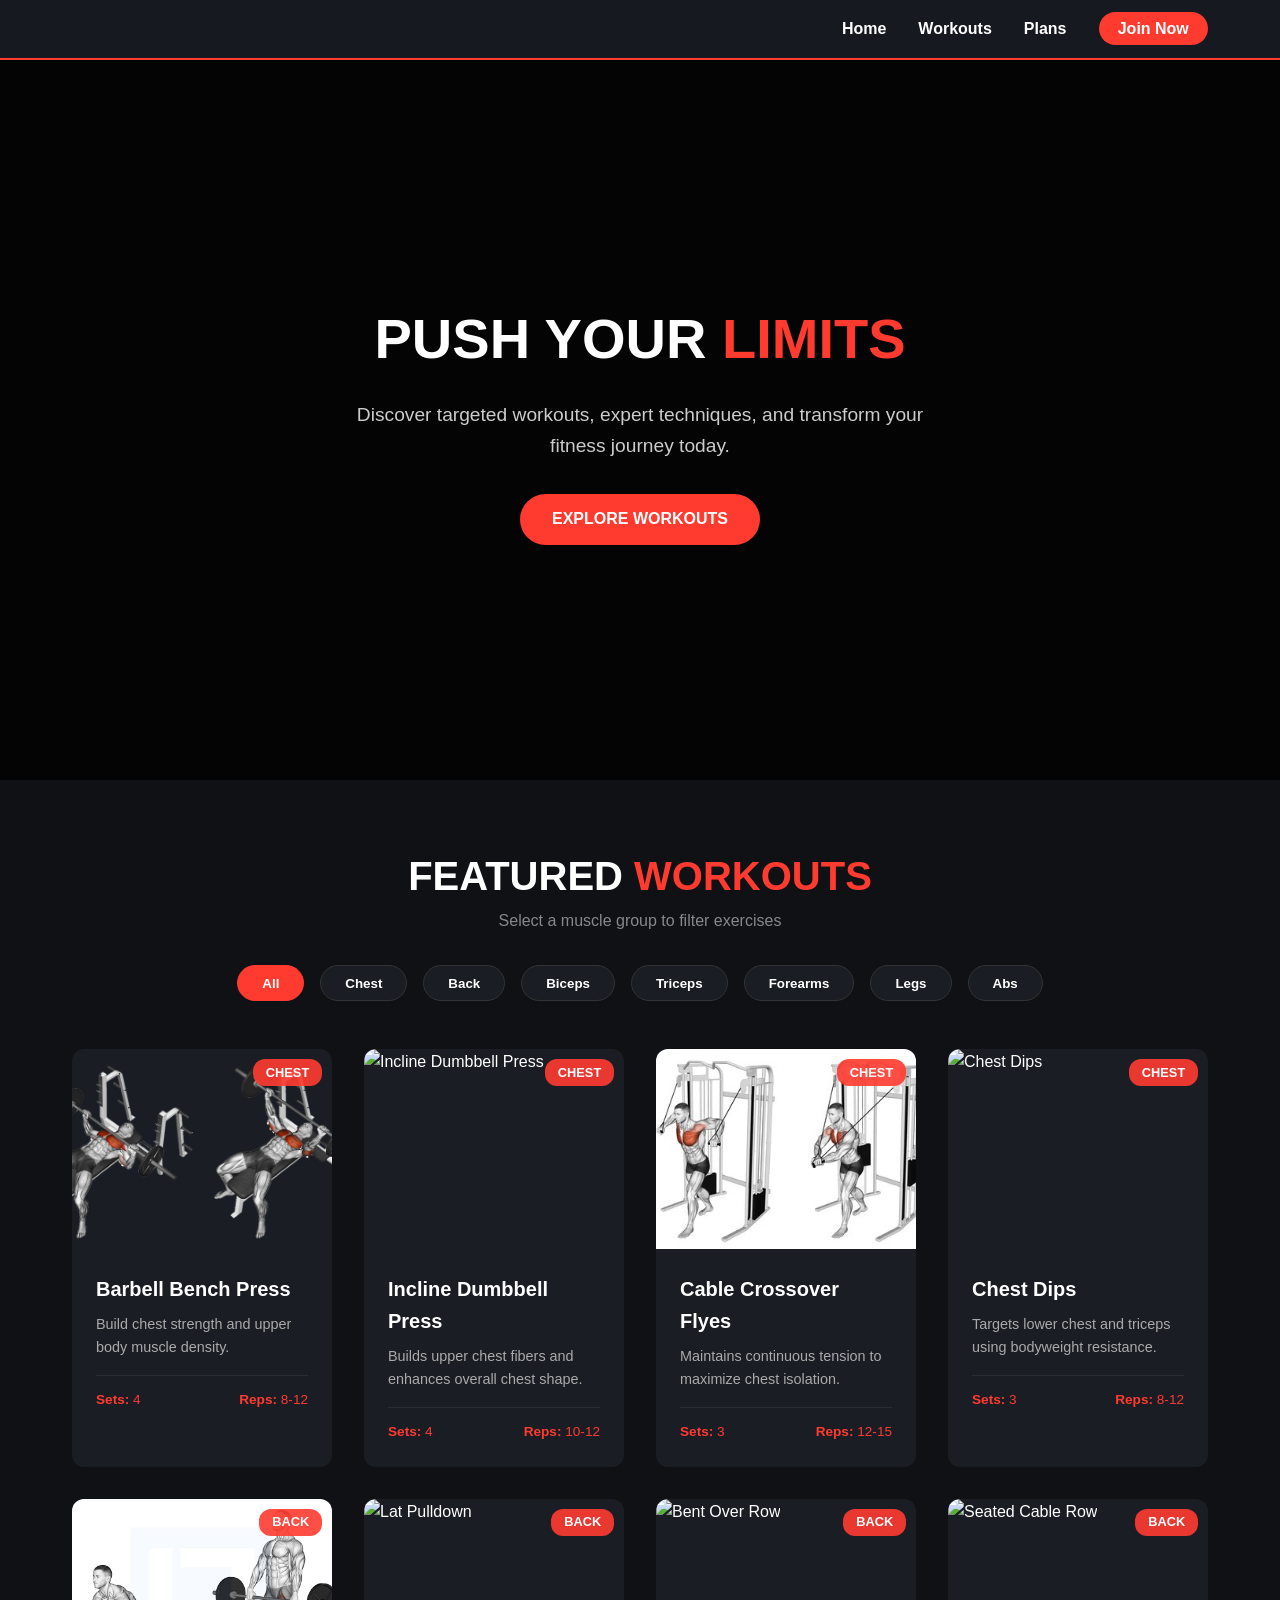
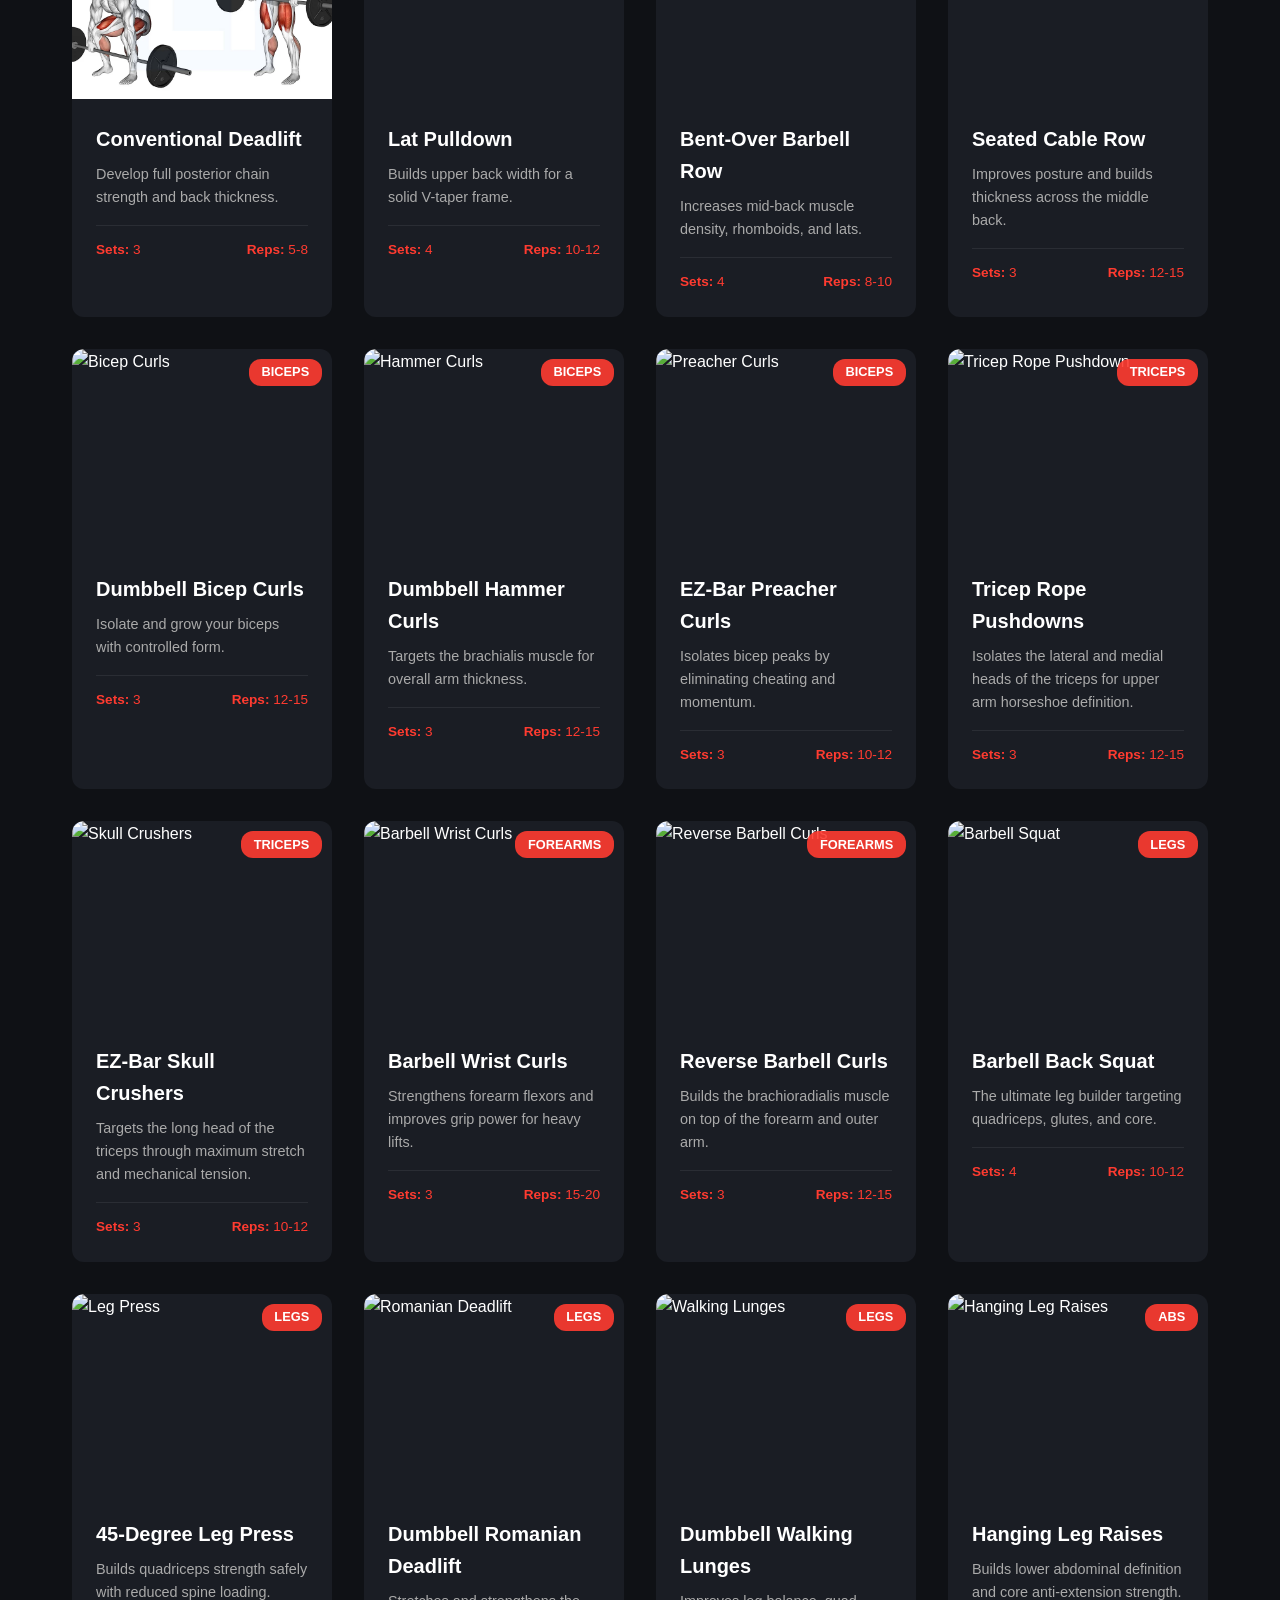
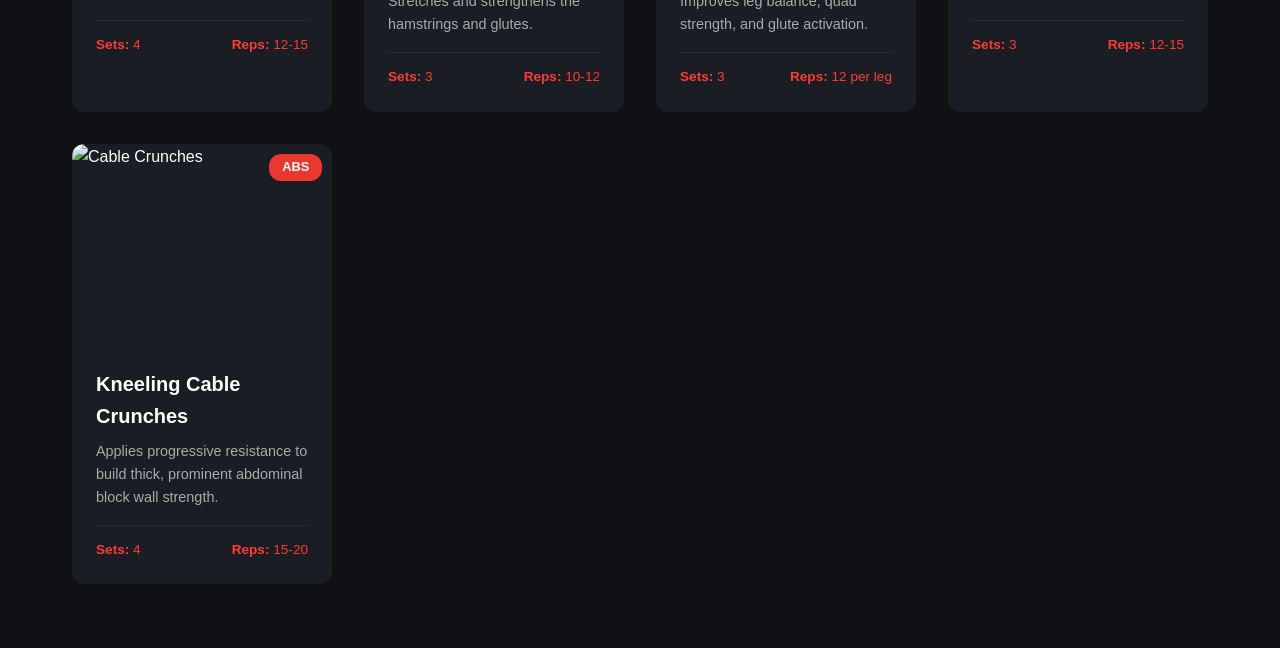
==== commit 14a64037: "Update index.html" ====
--- a/index.html
+++ b/index.html
@@ -84,7 +84,7 @@
 
             <div class="workout-card chest">
                 <div class="card-image">
-                    <img src="gym-pics-web/cable-crossover.jpg" alt="Cable Crossover">
+                  <img src="gym-pics-web/cable cross over1.webp" alt="Cable Crossover">
                     <span class="badge">Chest</span>
                 </div>
                 <div class="card-content">
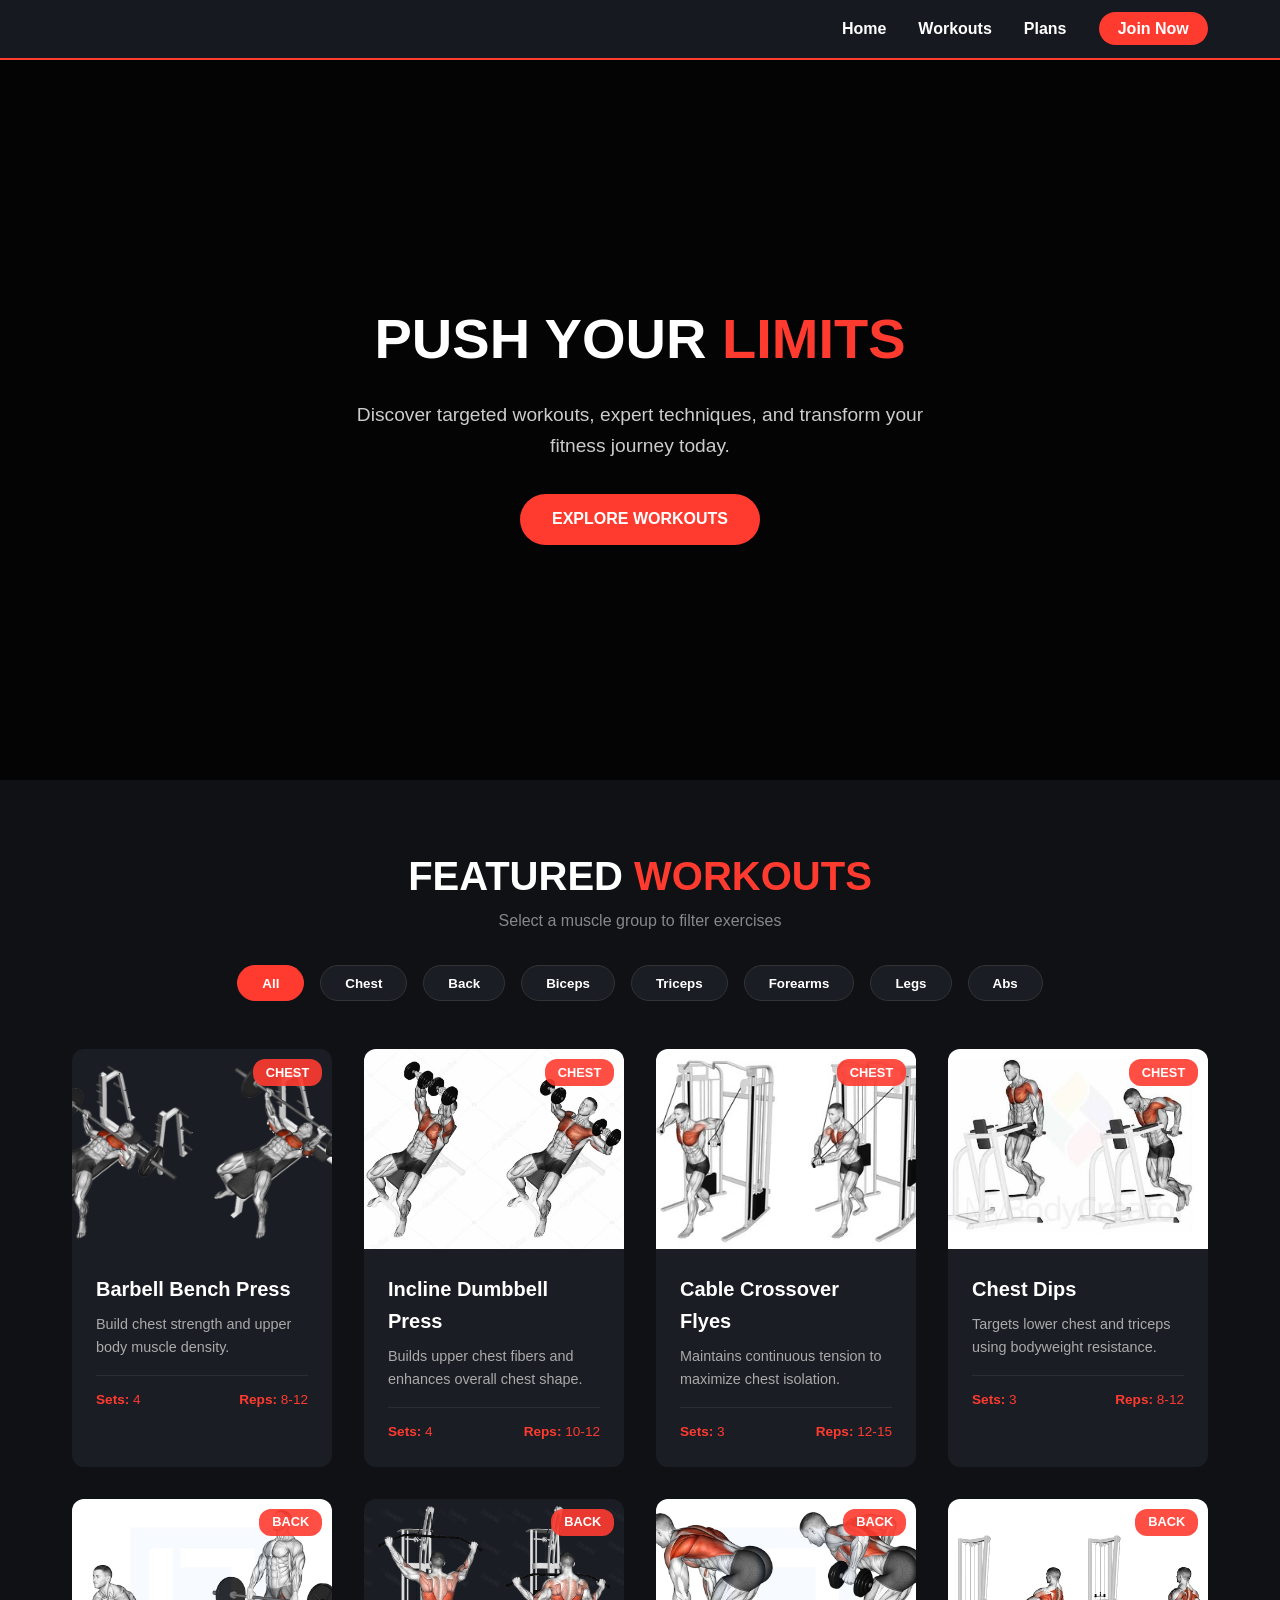
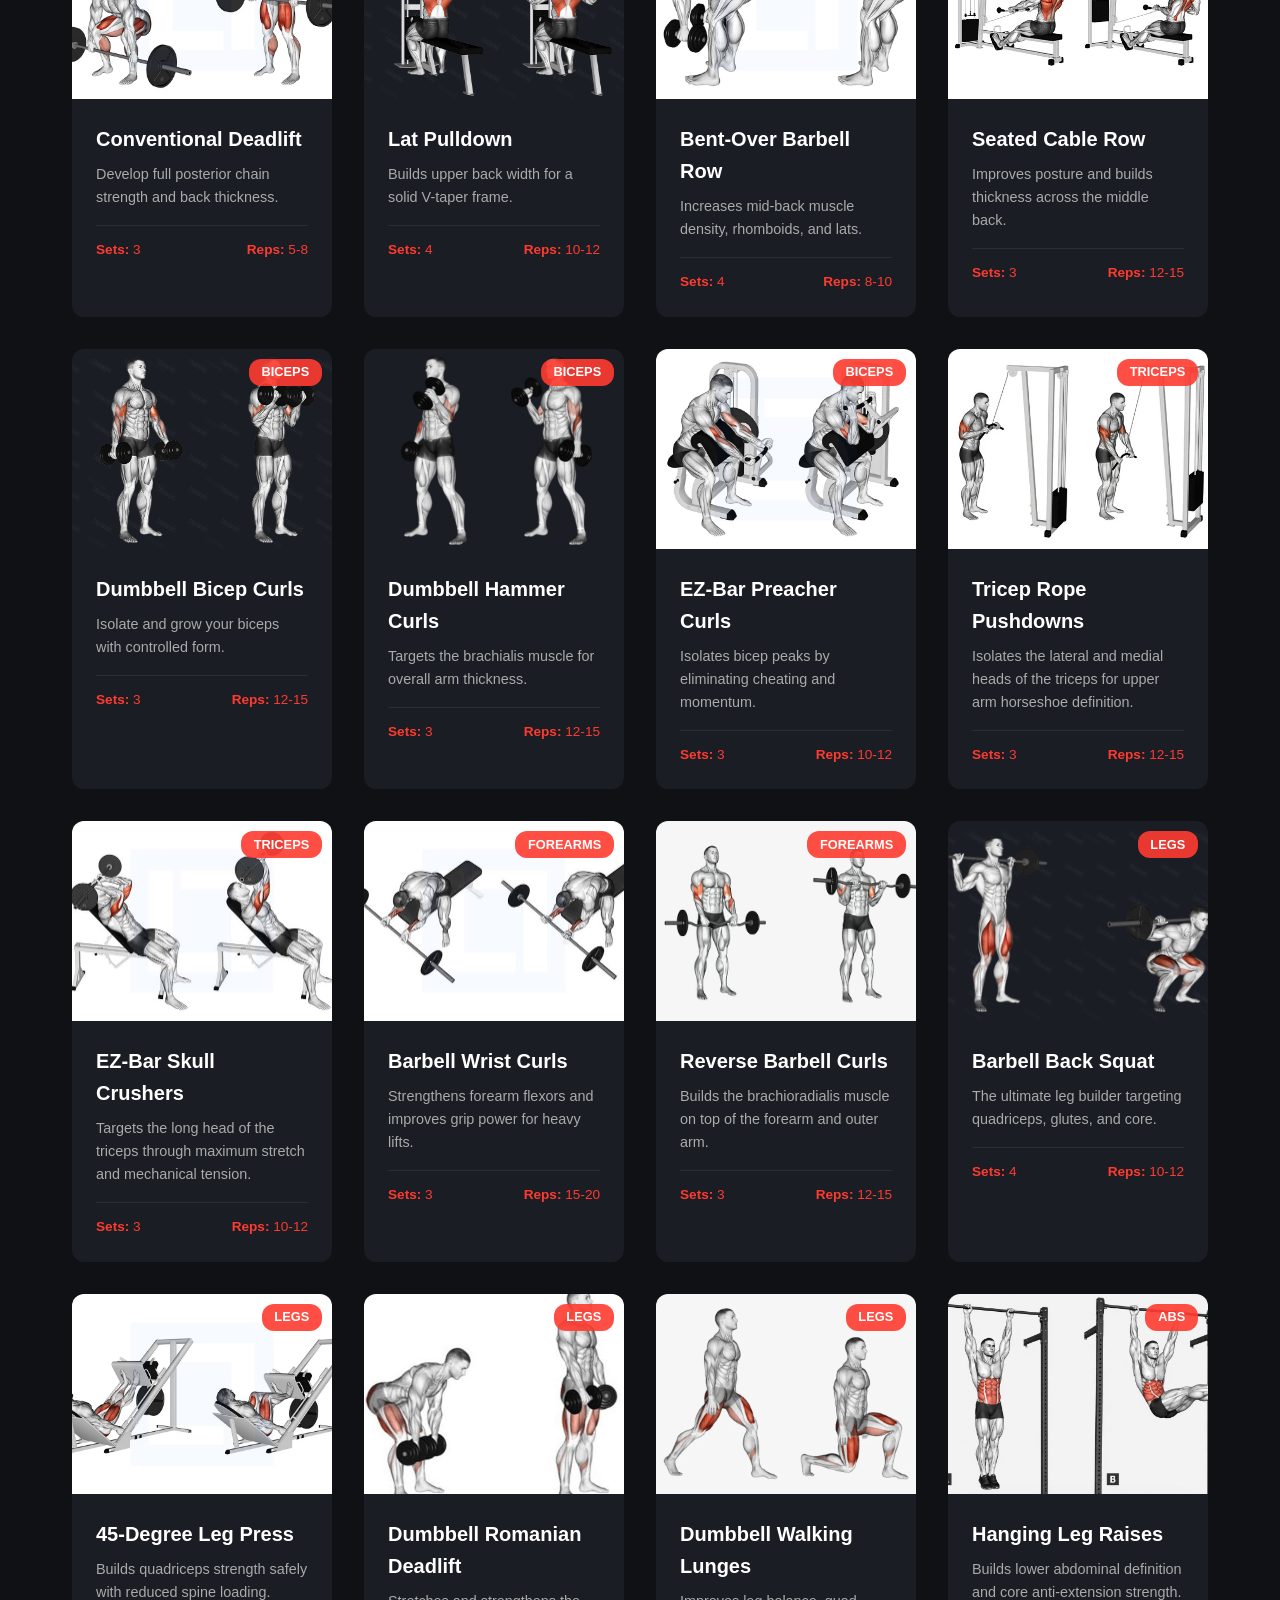
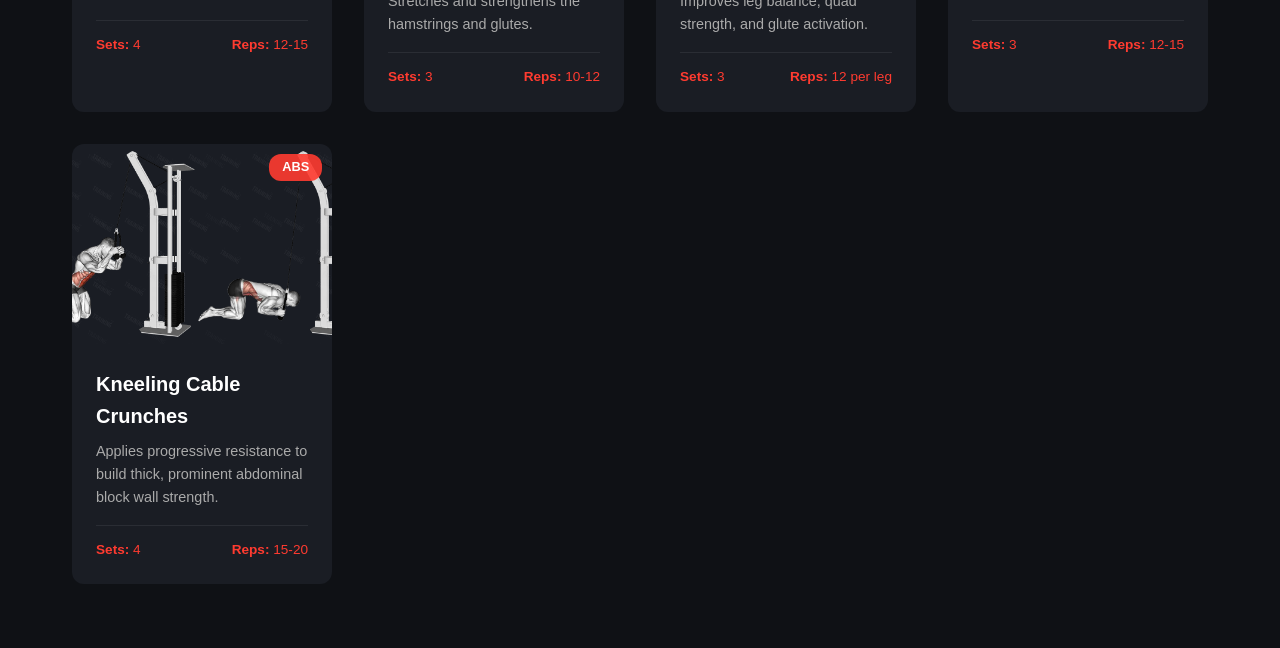
==== commit 0ccc06f8: "Update index.html" ====
--- a/index.html
+++ b/index.html
@@ -69,7 +69,7 @@
 
             <div class="workout-card chest">
                 <div class="card-image">
-                    <img src="gym-pics-web/incline-dumbbell-press.webp" alt="Incline Dumbbell Press">
+                    <img src="gym-pics-web/Incline Dumbbell Press.webp" alt="Incline Dumbbell Press">
                     <span class="badge">Chest</span>
                 </div>
                 <div class="card-content">
@@ -84,7 +84,7 @@
 
             <div class="workout-card chest">
                 <div class="card-image">
-                  <img src="gym-pics-web/cable cross over1.webp" alt="Cable Crossover">
+                    <img src="gym-pics-web/cable cross over1.webp" alt="Cable Crossover">
                     <span class="badge">Chest</span>
                 </div>
                 <div class="card-content">
@@ -99,7 +99,7 @@
 
             <div class="workout-card chest">
                 <div class="card-image">
-                    <img src="gym-pics-web/chest-dips.webp" alt="Chest Dips">
+                    <img src="gym-pics-web/dips.webp" alt="Chest Dips">
                     <span class="badge">Chest</span>
                 </div>
                 <div class="card-content">
@@ -130,7 +130,7 @@
 
             <div class="workout-card back">
                 <div class="card-image">
-                    <img src="gym-pics-web/lat-pulldown.webp" alt="Lat Pulldown">
+                    <img src="gym-pics-web/lats.webp" alt="Lat Pulldown">
                     <span class="badge">Back</span>
                 </div>
                 <div class="card-content">
@@ -145,7 +145,7 @@
 
             <div class="workout-card back">
                 <div class="card-image">
-                    <img src="gym-pics-web/bent-over-row.webp" alt="Bent Over Row">
+                    <img src="gym-pics-web/rows.webp" alt="Bent Over Row">
                     <span class="badge">Back</span>
                 </div>
                 <div class="card-content">
@@ -160,7 +160,7 @@
 
             <div class="workout-card back">
                 <div class="card-image">
-                    <img src="gym-pics-web/seated-cable-row.webp" alt="Seated Cable Row">
+                    <img src="gym-pics-web/Seated_Row_500x.webp" alt="Seated Cable Row">
                     <span class="badge">Back</span>
                 </div>
                 <div class="card-content">
@@ -176,7 +176,7 @@
             <!-- ================= BICEPS WORKOUTS ================= -->
             <div class="workout-card biceps arms">
                 <div class="card-image">
-                    <img src="gym-pics-web/bicep-curls.webp" alt="Bicep Curls">
+                    <img src="gym-pics-web/bizepscurls.webp" alt="Bicep Curls">
                     <span class="badge">Biceps</span>
                 </div>
                 <div class="card-content">
@@ -191,7 +191,7 @@
 
             <div class="workout-card biceps arms">
                 <div class="card-image">
-                    <img src="gym-pics-web/hammer-curls.webp" alt="Hammer Curls">
+                    <img src="gym-pics-web/hammer curls.webp" alt="Hammer Curls">
                     <span class="badge">Biceps</span>
                 </div>
                 <div class="card-content">
@@ -206,7 +206,7 @@
 
             <div class="workout-card biceps arms">
                 <div class="card-image">
-                    <img src="gym-pics-web/preacher-curls.webp" alt="Preacher Curls">
+                    <img src="gym-pics-web/lever-preacher-curl.webp" alt="Preacher Curls">
                     <span class="badge">Biceps</span>
                 </div>
                 <div class="card-content">
@@ -222,7 +222,7 @@
             <!-- ================= TRICEPS WORKOUTS ================= -->
             <div class="workout-card triceps arms">
                 <div class="card-image">
-                    <img src="gym-pics-web/tricep-pushdown.webp" alt="Tricep Rope Pushdown">
+                    <img src="gym-pics-web/triceps.webp" alt="Tricep Rope Pushdown">
                     <span class="badge">Triceps</span>
                 </div>
                 <div class="card-content">
@@ -237,7 +237,7 @@
 
             <div class="workout-card triceps arms">
                 <div class="card-image">
-                    <img src="gym-pics-web/skull-crushers.webp" alt="Skull Crushers">
+                    <img src="gym-pics-web/skull.webp" alt="Skull Crushers">
                     <span class="badge">Triceps</span>
                 </div>
                 <div class="card-content">
@@ -253,7 +253,7 @@
             <!-- ================= FOREARMS WORKOUTS ================= -->
             <div class="workout-card forearms arms">
                 <div class="card-image">
-                    <img src="gym-pics-web/barbell-wrist-curls.webp" alt="Barbell Wrist Curls">
+                    <img src="gym-pics-web/4arms.webp" alt="Barbell Wrist Curls">
                     <span class="badge">Forearms</span>
                 </div>
                 <div class="card-content">
@@ -268,7 +268,7 @@
 
             <div class="workout-card forearms arms">
                 <div class="card-image">
-                    <img src="gym-pics-web/reverse-barbell-curls.webp" alt="Reverse Barbell Curls">
+                    <img src="gym-pics-web/r curls.webp" alt="Reverse Barbell Curls">
                     <span class="badge">Forearms</span>
                 </div>
                 <div class="card-content">
@@ -284,7 +284,7 @@
             <!-- ================= LEGS WORKOUTS ================= -->
             <div class="workout-card legs">
                 <div class="card-image">
-                    <img src="gym-pics-web/barbell-squat.webp" alt="Barbell Squat">
+                    <img src="gym-pics-web/barble squart.webp" alt="Barbell Squat">
                     <span class="badge">Legs</span>
                 </div>
                 <div class="card-content">
@@ -299,7 +299,7 @@
 
             <div class="workout-card legs">
                 <div class="card-image">
-                    <img src="gym-pics-web/leg-press.webp" alt="Leg Press">
+                    <img src="gym-pics-web/sled-45-leg-press.webp" alt="Leg Press">
                     <span class="badge">Legs</span>
                 </div>
                 <div class="card-content">
@@ -314,7 +314,7 @@
 
             <div class="workout-card legs">
                 <div class="card-image">
-                    <img src="gym-pics-web/romanian-deadlift.webp" alt="Romanian Deadlift">
+                    <img src="gym-pics-web/hamstrings.webp" alt="Romanian Deadlift">
                     <span class="badge">Legs</span>
                 </div>
                 <div class="card-content">
@@ -329,7 +329,7 @@
 
             <div class="workout-card legs">
                 <div class="card-image">
-                    <img src="gym-pics-web/walking-lunges.webp" alt="Walking Lunges">
+                    <img src="gym-pics-web/Lunges.webp" alt="Walking Lunges">
                     <span class="badge">Legs</span>
                 </div>
                 <div class="card-content">
@@ -345,7 +345,7 @@
             <!-- ================= ABS / CORE WORKOUTS ================= -->
             <div class="workout-card abs">
                 <div class="card-image">
-                    <img src="gym-pics-web/hanging-leg-raises.webp" alt="Hanging Leg Raises">
+                    <img src="gym-pics-web/abs.webp" alt="Hanging Leg Raises">
                     <span class="badge">Abs</span>
                 </div>
                 <div class="card-content">
@@ -360,7 +360,7 @@
 
             <div class="workout-card abs">
                 <div class="card-image">
-                    <img src="gym-pics-web/cable-crunches.webp" alt="Cable Crunches">
+                    <img src="gym-pics-web/kabelzugcrunches.webp" alt="Cable Crunches">
                     <span class="badge">Abs</span>
                 </div>
                 <div class="card-content">
